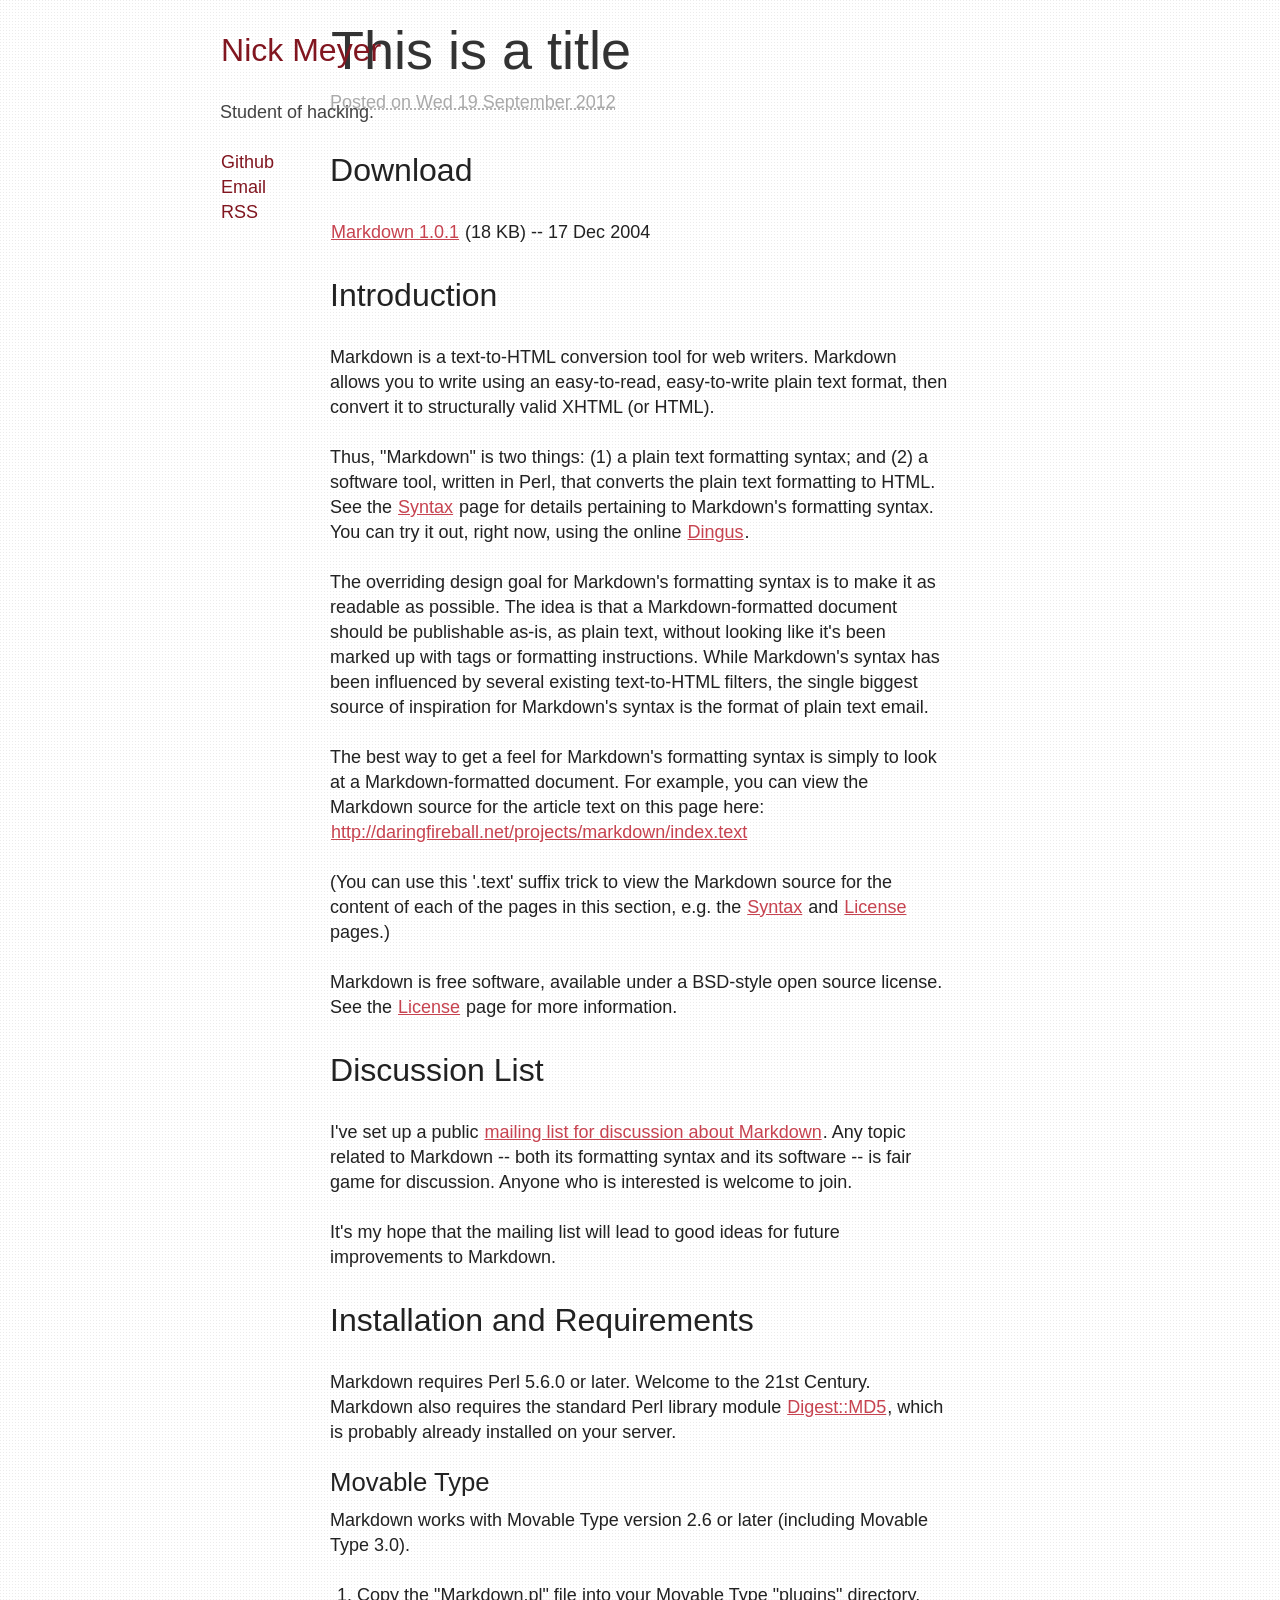
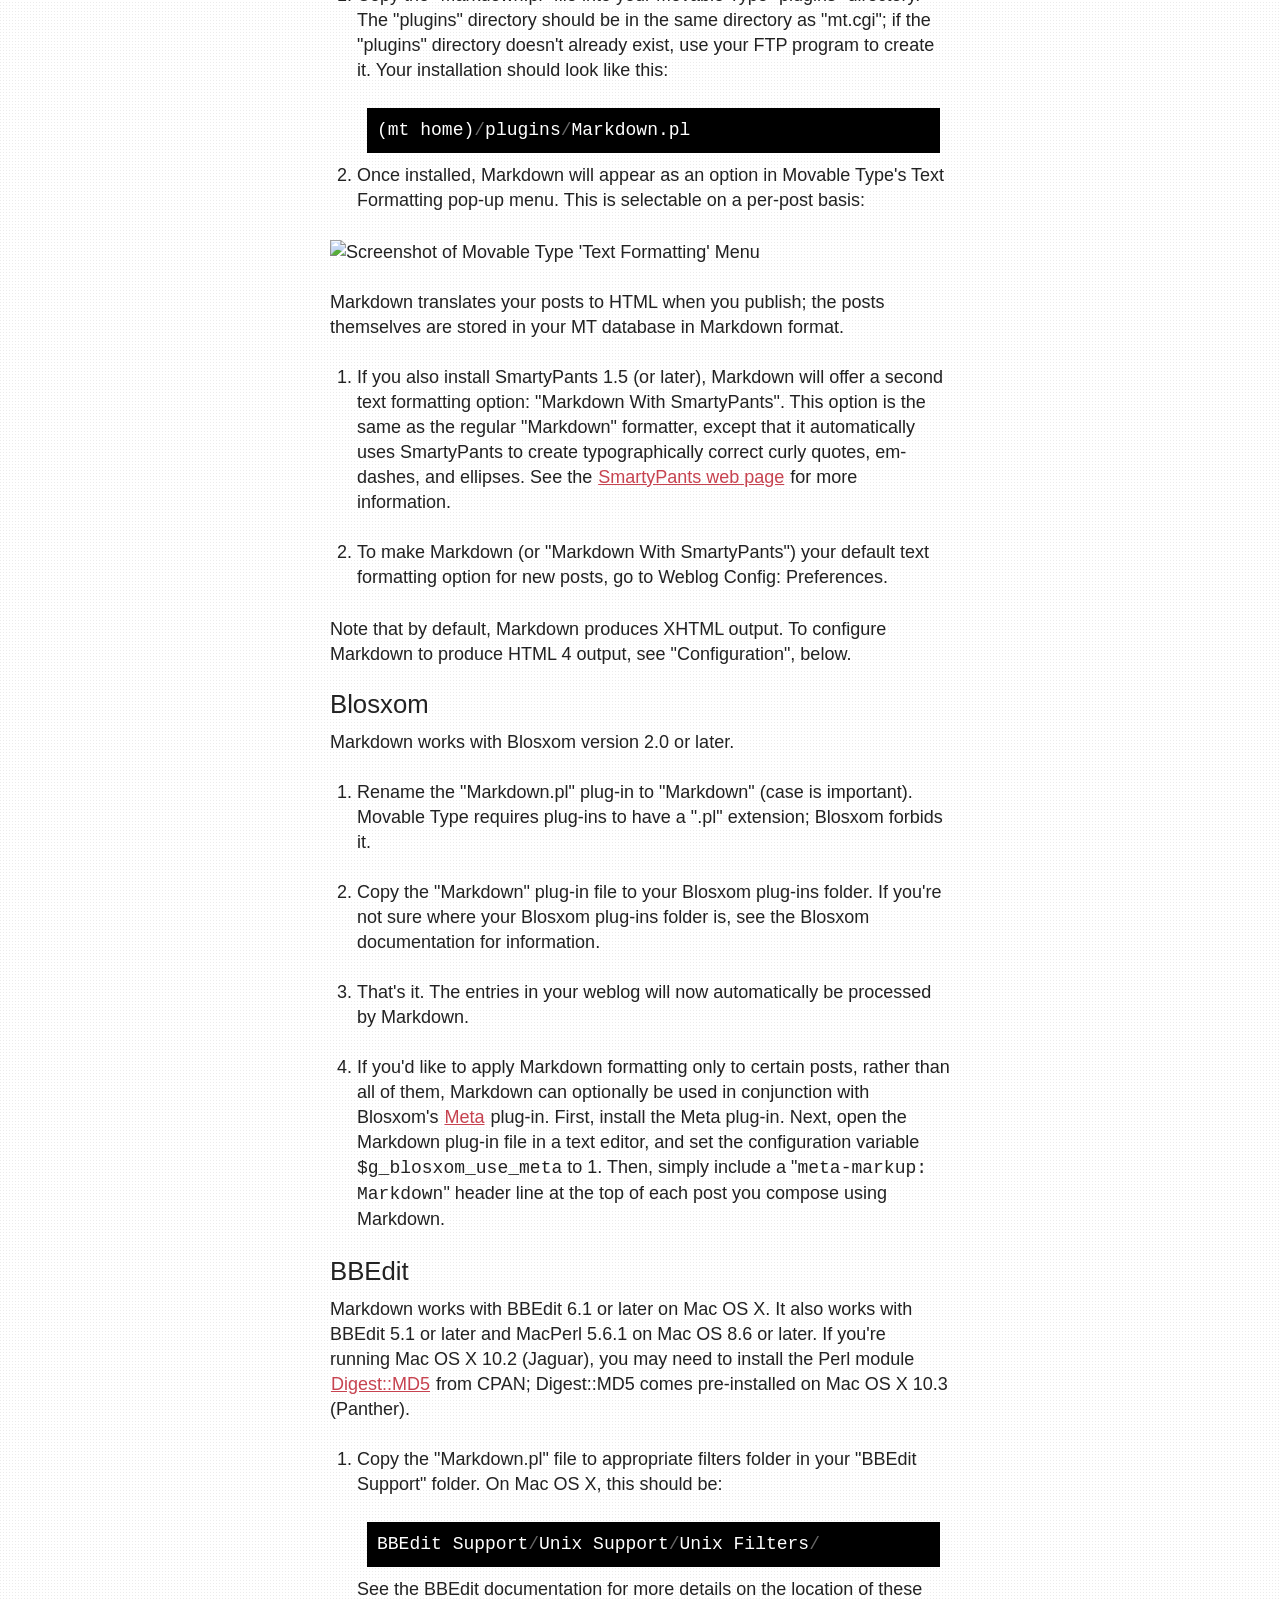
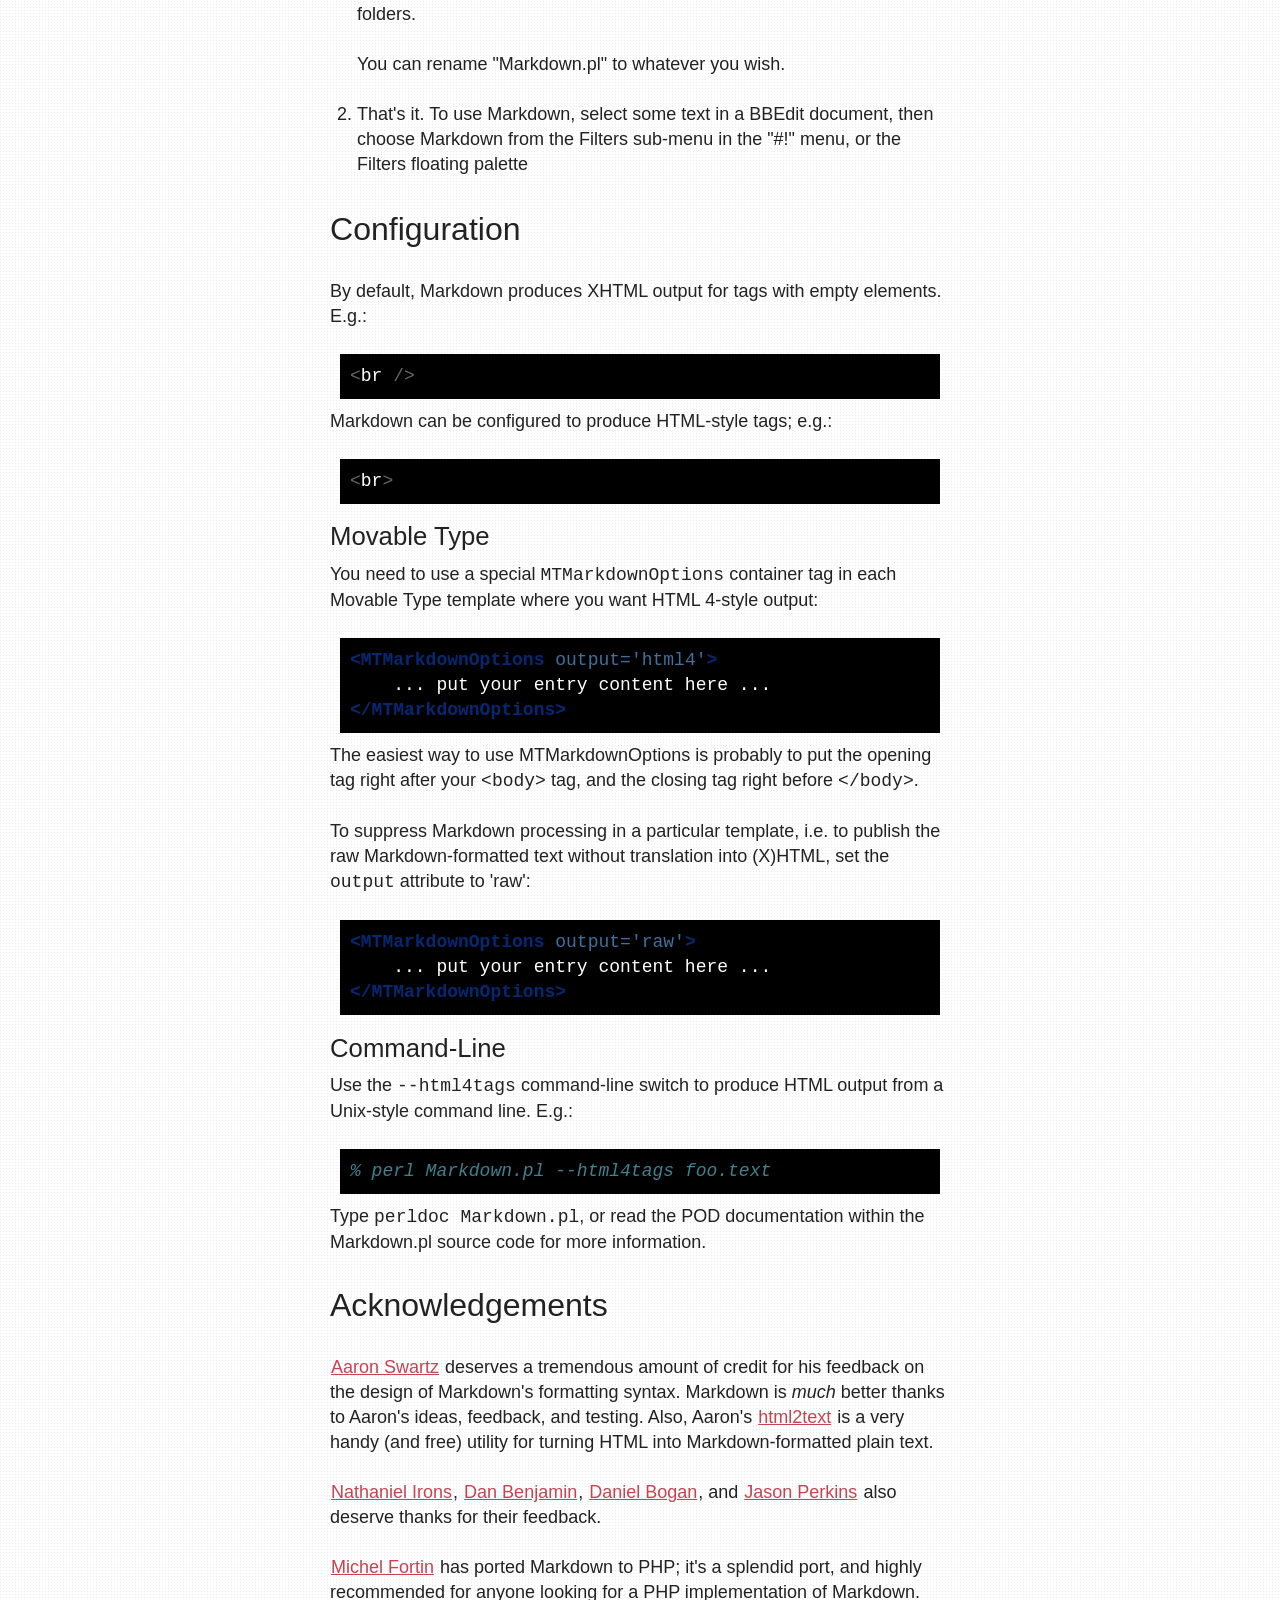
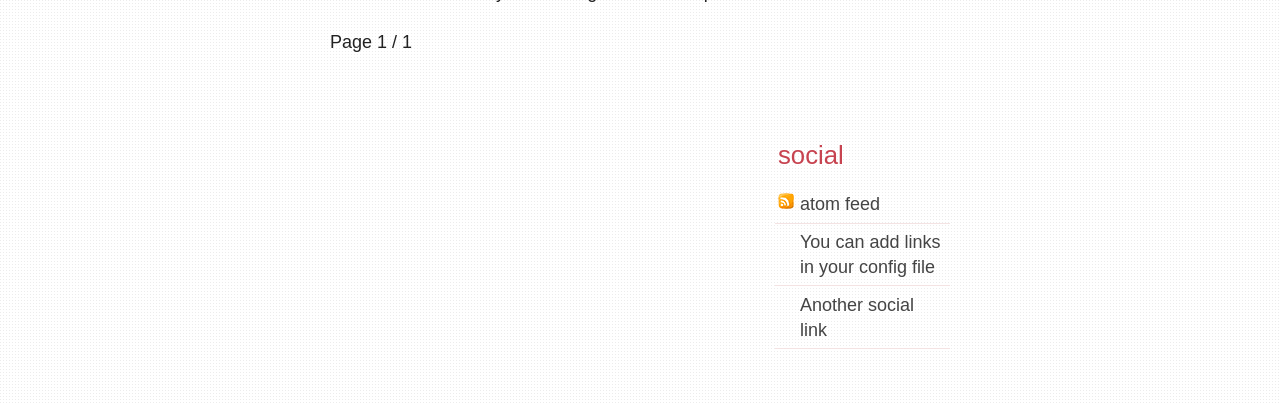
==== index.html @ 552dc2d7 "Update documentation" ====
<!DOCTYPE html>
<html lang="en">
  <head>
    <title>Nick Meyer</title>
    <meta charset="utf-8" />
    <script type="text/javascript" src="./theme/js/jquery-1.8.1.min.js"></script>
    <script type="text/javascript" src="./theme/js/site.js"></script>
    <link rel="stylesheet" href="./theme/css/main.css" type="text/css" />
    
    <link href="/feeds/all.atom.xml" type="application/atom+xml" rel="alternate" title="Nick Meyer Atom Feed" />
    
    

    <!--[if IE]>
    <script src="http://html5shiv.googlecode.com/svn/trunk/html5.js"></script><![endif]-->

    <!--[if lte IE 7]>
    <link rel="stylesheet" type="text/css" media="all" href="./css/ie.css"/>
    <script src="./js/IE8.js" type="text/javascript"></script><![endif]-->

    <!--[if lt IE 7]>
    <link rel="stylesheet" type="text/css" media="all" href="./css/ie6.css"/><![endif]-->

  </head>

  <body id="index" class="home">
    <div id='container'>
      
      <!--<header id="banner" class="body">-->
        <!--<h1><a href=".">Nick Meyer </a></h1>-->
        <!--<nav><ul>-->
            <!---->
            <!---->
            <!---->
            <!---->
            <!---->
            <!--<li ><a href="./category/content.html">content</a></li>-->
            <!---->
            <!--</ul></nav>-->
        <!--</header>[> /#banner <]-->
      <div id='left-column'>
        <div id='sidebar'>
          <h2><a href='/'>Nick Meyer</a></h2>
          <p>
            <h4>
              Student of hacking.
            </h4>
          </p>
          <ul>
            <li>
              <a href='http://www.github.com/mkandalf'>Github</a>
            </li>
            <li>
              <a href='mailto:nicholasmeyer@gmail.com'>Email</a>
            </li>
            <li>
              <a href='mailto:nicholasmeyer@gmail.com'>RSS</a>
            </li>
          </ul>
        </div>
      </div>
              

            

        
        
            <aside id="featured" class="body">
                <article>
                    <h1 class="entry-title"><a href="./this-is-a-title.html">This is a title</a></h1> 
                    <footer class="post-info">
        <abbr class="published" title="2012-09-19T16:42:02">
                Posted on Wed 19 September 2012
        </abbr>



</footer><!-- /.post-info --><h2>Download</h2>
<p><a href="http://daringfireball.net/projects/downloads/Markdown_1.0.1.zip">Markdown 1.0.1</a> (18 KB) -- 17 Dec 2004</p>
<h2>Introduction</h2>
<p>Markdown is a text-to-HTML conversion tool for web writers. Markdown
allows you to write using an easy-to-read, easy-to-write plain text
format, then convert it to structurally valid XHTML (or HTML).</p>
<p>Thus, "Markdown" is two things: (1) a plain text formatting syntax;
and (2) a software tool, written in Perl, that converts the plain text
formatting to HTML. See the <a href="static/projects/markdown/syntax">Syntax</a> page for details pertaining to
Markdown's formatting syntax. You can try it out, right now, using the
online <a href="static/projects/markdown/dingus">Dingus</a>.</p>
<p>The overriding design goal for Markdown's formatting syntax is to make
it as readable as possible. The idea is that a Markdown-formatted
document should be publishable as-is, as plain text, without looking
like it's been marked up with tags or formatting instructions. While
Markdown's syntax has been influenced by several existing text-to-HTML
filters, the single biggest source of inspiration for Markdown's
syntax is the format of plain text email.</p>
<p>The best way to get a feel for Markdown's formatting syntax is simply
to look at a Markdown-formatted document. For example, you can view
the Markdown source for the article text on this page here:
<a href="http://daringfireball.net/projects/markdown/index.text">http://daringfireball.net/projects/markdown/index.text</a></p>
<p>(You can use this '.text' suffix trick to view the Markdown source for
the content of each of the pages in this section, e.g. the
<a href="static/projects/markdown/syntax.text">Syntax</a> and <a href="static/projects/markdown/license.text">License</a> pages.)</p>
<p>Markdown is free software, available under a BSD-style open source
license. See the <a href="static/projects/markdown/license">License</a> page for more information.</p>
<h2>Discussion List <a id="discussion-list" /></h2>
<p>I've set up a public <a href="http://six.pairlist.net/mailman/listinfo/markdown-discuss">mailing list for discussion about Markdown</a>.
Any topic related to Markdown -- both its formatting syntax and
its software -- is fair game for discussion. Anyone who is interested
is welcome to join.</p>
<p>It's my hope that the mailing list will lead to good ideas for future
improvements to Markdown.</p>
<h2>Installation and Requirements <a id="install" /></h2>
<p>Markdown requires Perl 5.6.0 or later. Welcome to the 21st Century.
Markdown also requires the standard Perl library module <a href="http://search.cpan.org/dist/Digest-MD5/MD5.pm">Digest::MD5</a>, which is probably already installed on your server.</p>
<h3>Movable Type</h3>
<p>Markdown works with Movable Type version 2.6 or later (including
Movable Type 3.0).</p>
<ol>
<li>
<p>Copy the "Markdown.pl" file into your Movable Type "plugins"
  directory. The "plugins" directory should be in the same directory
  as "mt.cgi"; if the "plugins" directory doesn't already exist, use
  your FTP program to create it. Your installation should look like
  this:</p>
<div class="codehilite"><pre><span class="p">(</span><span class="n">mt</span> <span class="n">home</span><span class="p">)</span><span class="o">/</span><span class="n">plugins</span><span class="o">/</span><span class="n">Markdown</span><span class="p">.</span><span class="n">pl</span>
</pre></div>


</li>
<li>
<p>Once installed, Markdown will appear as an option in Movable Type's
  Text Formatting pop-up menu. This is selectable on a per-post basis:</p>
</li>
</ol>
<p><img alt="Screenshot of Movable Type 'Text Formatting' Menu" src="static/graphics/markdown/mt_textforma" /></p>
<p>Markdown translates your posts to HTML when you publish; the posts
  themselves are stored in your MT database in Markdown format.</p>
<ol>
<li>
<p>If you also install SmartyPants 1.5 (or later), Markdown will
  offer a second text formatting option: "Markdown With
  SmartyPants". This option is the same as the regular "Markdown"
  formatter, except that it automatically uses SmartyPants to create
  typographically correct curly quotes, em-dashes, and ellipses. See
  the <a href="http://daringfireball.net/projects/smartypants/">SmartyPants web page</a> for more information.</p>
</li>
<li>
<p>To make Markdown (or "Markdown With SmartyPants") your default
  text formatting option for new posts, go to Weblog Config:
  Preferences.</p>
</li>
</ol>
<p>Note that by default, Markdown produces XHTML output. To configure
Markdown to produce HTML 4 output, see "Configuration", below.</p>
<h3>Blosxom</h3>
<p>Markdown works with Blosxom version 2.0 or later.</p>
<ol>
<li>
<p>Rename the "Markdown.pl" plug-in to "Markdown" (case is
    important). Movable Type requires plug-ins to have a ".pl"
    extension; Blosxom forbids it.</p>
</li>
<li>
<p>Copy the "Markdown" plug-in file to your Blosxom plug-ins folder.
    If you're not sure where your Blosxom plug-ins folder is, see the
    Blosxom documentation for information.</p>
</li>
<li>
<p>That's it. The entries in your weblog will now automatically be
  processed by Markdown.</p>
</li>
<li>
<p>If you'd like to apply Markdown formatting only to certain
  posts, rather than all of them, Markdown can optionally be used in
  conjunction with Blosxom's <a href="http://www.blosxom.com/plugins/meta/meta.htm">Meta</a> plug-in. First, install the
  Meta plug-in. Next, open the Markdown plug-in file in a text
  editor, and set the configuration variable <code>$g_blosxom_use_meta</code>
  to 1. Then, simply include a "<code>meta-markup: Markdown</code>" header line
  at the top of each post you compose using Markdown.</p>
</li>
</ol>
<h3>BBEdit</h3>
<p>Markdown works with BBEdit 6.1 or later on Mac OS X. It also works
with BBEdit 5.1 or later and MacPerl 5.6.1 on Mac OS 8.6 or later. If
you're running Mac OS X 10.2 (Jaguar), you may need to install the
Perl module <a href="http://search.cpan.org/dist/Digest-MD5/MD5.pm">Digest::MD5</a> from CPAN; Digest::MD5 comes
pre-installed on Mac OS X 10.3 (Panther).</p>
<ol>
<li>
<p>Copy the "Markdown.pl" file to appropriate filters folder in your
  "BBEdit Support" folder. On Mac OS X, this should be:</p>
<div class="codehilite"><pre><span class="n">BBEdit</span> <span class="n">Support</span><span class="o">/</span><span class="n">Unix</span> <span class="n">Support</span><span class="o">/</span><span class="n">Unix</span> <span class="n">Filters</span><span class="o">/</span>
</pre></div>


<p>See the BBEdit documentation for more details on the location of
these folders.</p>
<p>You can rename "Markdown.pl" to whatever you wish.</p>
</li>
<li>
<p>That's it. To use Markdown, select some text in a BBEdit document,
  then choose Markdown from the Filters sub-menu in the "#!" menu, or
  the Filters floating palette</p>
</li>
</ol>
<h2>Configuration  <a id="configuration"></a></h2>
<p>By default, Markdown produces XHTML output for tags with empty elements.
E.g.:</p>
<div class="codehilite"><pre><span class="o">&lt;</span><span class="n">br</span> <span class="o">/&gt;</span>
</pre></div>


<p>Markdown can be configured to produce HTML-style tags; e.g.:</p>
<div class="codehilite"><pre><span class="o">&lt;</span><span class="n">br</span><span class="o">&gt;</span>
</pre></div>


<h3>Movable Type</h3>
<p>You need to use a special <code>MTMarkdownOptions</code> container tag in each
Movable Type template where you want HTML 4-style output:</p>
<div class="codehilite"><pre><span class="nt">&lt;MTMarkdownOptions</span> <span class="na">output=</span><span class="s">&#39;html4&#39;</span><span class="nt">&gt;</span>
    ... put your entry content here ...
<span class="nt">&lt;/MTMarkdownOptions&gt;</span>
</pre></div>


<p>The easiest way to use MTMarkdownOptions is probably to put the
opening tag right after your <code>&lt;body&gt;</code> tag, and the closing tag right
before <code>&lt;/body&gt;</code>.</p>
<p>To suppress Markdown processing in a particular template, i.e. to
publish the raw Markdown-formatted text without translation into
(X)HTML, set the <code>output</code> attribute to 'raw':</p>
<div class="codehilite"><pre><span class="nt">&lt;MTMarkdownOptions</span> <span class="na">output=</span><span class="s">&#39;raw&#39;</span><span class="nt">&gt;</span>
    ... put your entry content here ...
<span class="nt">&lt;/MTMarkdownOptions&gt;</span>
</pre></div>


<h3>Command-Line</h3>
<p>Use the <code>--html4tags</code> command-line switch to produce HTML output from a
Unix-style command line. E.g.:</p>
<div class="codehilite"><pre><span class="c">% perl Markdown.pl --html4tags foo.text</span>
</pre></div>


<p>Type <code>perldoc Markdown.pl</code>, or read the POD documentation within the
Markdown.pl source code for more information.</p>
<h2>Acknowledgements <a id="acknowledgements" /></h2>
<p><a href="http://www.aaronsw.com/">Aaron Swartz</a> deserves a tremendous amount of credit for his feedback on the
design of Markdown's formatting syntax. Markdown is <em>much</em> better thanks
to Aaron's ideas, feedback, and testing. Also, Aaron's <a href="http://www.aaronsw.com/2002/html2text/">html2text</a>
is a very handy (and free) utility for turning HTML into
Markdown-formatted plain text.</p>
<p><a href="http://bumppo.net/">Nathaniel Irons</a>, <a href="http://hivelogic.com/">Dan Benjamin</a>, <a href="http://waferbaby.com/">Daniel Bogan</a>, and <a href="http://pressedpants.com/">Jason Perkins</a>
also deserve thanks for their feedback.</p>
<p><a href="http://www.michelf.com/projects/php-markdown/">Michel Fortin</a> has ported Markdown to PHP; it's a splendid port, and highly recommended for anyone looking for a PHP implementation of Markdown.</p>
                </article>
                
                    
<p class="paginator">
    
    Page 1 / 1
    
</p>

                
            </aside><!-- /#featured -->
            
        
        
        
            </ol><!-- /#posts-list -->
            
            </section><!-- /#content -->
        
    


      <section id="extras" class="body">
        
        <div class="social">
          <h2>social</h2>
          <ul>
            <li><a href="/feeds/all.atom.xml" type="application/atom+xml" rel="alternate">atom feed</a></li>
            

            
            <li><a href="#">You can add links in your config file</a></li>
            
            <li><a href="#">Another social link</a></li>
            
          </ul>
        </div><!-- /.social -->
        
      </section><!-- /#extras -->

      <!--<footer id="contentinfo" class="body">-->
        <!--<address id="about" class="vcard body">-->
          <!--Proudly powered by <a href="http://getpelican.com/">Pelican</a>, which takes great advantage of <a href="http://python.org">Python</a>.-->
          <!--</address>[> /#about <]-->
        <!--</footer>[> /#contentinfo <]-->

      
      
      
    </div>
  </body>
</html>
---- theme/css/main.css ----
/* Imports */
@import url("reset.css");
@import url("pygment.css");
@import url("typogrify.css");

/***** Global *****/
/* Body */
body {
    background: #FFF;
    color: #222;
    font-size: 18px; /* Base font size: 14px */
    font-family:  "Helvetica Neue", Helvetica, Arial, "Lucida Grande", sans-serif;
    font-weight: normal;
    line-height: 25px;
    margin: 0;
    padding: 0;
    text-align: left;
    background: transparent url("../images/subtle_dots.png") top left
}

body.rhythm{
  background: transparent url("../images/rhythm.png") top left
}

/* Headings */
h1 {font-size: 250%}
h2 {font-size: 178%}
h3 {font-size: 128%}
h4 {font-size: 100%}

h1, h2 {
  line-height: 50px
}
h3 {
  line-height: 25px
}
h4 {
  color: #444;
}

h1, h2, h3, h4, h5, h6 {
	margin: 25px 0;
  font-weight: normal;
}

h3, h4, h5, h6 { margin-top: .8em; }
	
hr { border: 2px solid #EEEEEE; }

/* Anchors */
a {outline: 0;}
a img {border: 0px; text-decoration: none;}
a:link, a:visited {
	color: #C74350;
	padding: 0 1px;
	text-decoration: underline;
}
a:hover, a:active {
	background-color: #C74350;
  color: #fff;
	text-decoration: none;
}

h1 a:hover {
    background-color: inherit
}
	
/* Paragraphs */
p {margin-bottom: 25px;}

strong, b {font-weight: bold;}
em, i {font-style: italic;}

/* Lists */
ul {
	list-style: outside disc;
	margin: 1em 0 1.5em 1.5em;
}

ol {
	list-style: outside decimal;
	margin: 1em 0 1.5em 1.5em;
}

.post-info {
    margin:10px 0;
    padding:5px 0;
    color: #aaa
}

.post-info p{
    margin-bottom: 1px;
}

.readmore { float: right }

dl {margin: 0 0 1.5em 0;}
dt {font-weight: bold;}
dd {margin-left: 1.5em;}

pre{background-color: #000; padding: 10px; color: #fff; margin: 10px; overflow: auto;}

/* Quotes */
blockquote {
    margin: 20px;
    font-style: italic;
}
cite {}

q {}

div.note {
   float: right;
   margin: 5px;
   font-size: 85%;
   max-width: 300px;
}

/* Tables */
table {margin: .5em auto 1.5em auto; width: 98%;}
	
	/* Thead */
	thead th {padding: .5em .4em; text-align: left;}
	thead td {}

	/* Tbody */
	tbody td {padding: .5em .4em;}
	tbody th {}
	
	tbody .alt td {}
	tbody .alt th {}
	
	/* Tfoot */
	tfoot th {}
	tfoot td {}
	
/* HTML5 tags */
header, section, footer,
aside, nav, article, figure {
	display: block;
}

/***** Layout *****/
.body {clear: both; margin: 25px auto; width: 800px; float: right;}
img.right, figure.right {float: right; margin: 0 0 2em 2em;}
img.left, figure.left {float: left; margin: 0 2em 2em 0;}
#container{
  width: 620px;
  margin: 0 auto;
  position: relative;
  padding: 0;
}

/*
 * Sidebar
*******************/
#left-column{
  width: 220px;
  float: left;
  left: 110px;
  position: relative;
  margin-left: -220px;
}

#sidebar {
  width: inherit;
  position: fixed;
  color: #555;
  word-break: break-word;
  hyphens: auto;
  -moz-hyphens: auto;
  -webkit-hyphens: auto;
}
  #sidebar ul {
    list-style: none;
    margin: 0
  }

  #sidebar a {
    text-decoration: none;
    color: #811620;
    font-weight: 300;
  }
  #sidebar a:hover {
    background-color: white;
    text-decoration: underline
  }




/*
	Header
*****************/
#banner {
	margin: 0 auto;
	padding: 2.5em 0 0 0;
}

	/* Banner */
	#banner h1 {font-size: 3.571em; line-height: 0;}
	#banner h1 a:link, #banner h1 a:visited {
		color: #000305;
		display: block;
		font-weight: bold;
		margin: 0 0 .6em .2em;
		text-decoration: none;
	}
	#banner h1 a:hover, #banner h1 a:active {
		background: none;
		color: #C74350;
		text-shadow: none;
	}
	
	#banner h1 strong {font-size: 0.36em; font-weight: normal;}
	
	/* Main Nav */
	#banner nav {
		background: #000305;
		font-size: 1.143em;
		height: 40px;
		line-height: 30px;
		margin: 0 auto 2em auto;
		padding: 0;
		text-align: center;
		width: 800px;
		
		border-radius: 5px;
		-moz-border-radius: 5px;
		-webkit-border-radius: 5px;
	}
	
	#banner nav ul {list-style: none; margin: 0 auto; width: 800px;}
	#banner nav li {float: left; display: inline; margin: 0;}
	
	#banner nav a:link, #banner nav a:visited {
		color: #fff;
		display: inline-block;
		height: 30px;
		padding: 5px 1.5em;
		text-decoration: none;
	}
	#banner nav a:hover, #banner nav a:active,
	#banner nav .active a:link, #banner nav .active a:visited {
		background: #C74451;
		color: #fff;
		text-shadow: none !important;
	}
	
	#banner nav li:first-child a {
		border-top-left-radius: 5px;
		-moz-border-radius-topleft: 5px;
		-webkit-border-top-left-radius: 5px;
		
		border-bottom-left-radius: 5px;
		-moz-border-radius-bottomleft: 5px;
		-webkit-border-bottom-left-radius: 5px;
	}

/*
	Featured
*****************/
#featured {
	overflow: hidden;
	width: 620px;
	
	border-radius: 10px;
	-moz-border-radius: 10px;
	-webkit-border-radius: 10px;
}

#featured figure {
	border: 2px solid #eee;
	float: right;
	margin: 0.786em 2em 0 5em;
	width: 248px;
}
#featured figure img {display: block; float: right;}

/*#featured h2 {color: #C74451; font-size: 1.714em; margin-bottom: 0.333em;}*/
#featured h3 {font-size: 1.429em; margin-bottom: .5em;}

#featured h3 a:link, #featured h3 a:visited {color: #000305; text-decoration: none;}
#featured h3 a:hover, #featured h3 a:active {color: #fff;}

/*
	Body
*****************/
#content {
	margin-bottom: 2em;
	overflow: hidden;
	width: 620px;
	
	border-radius: 10px;
	-moz-border-radius: 10px;
	-webkit-border-radius: 10px;
}

/*
	Extras
*****************/
#extras {margin: 0 auto 3em auto; overflow: hidden;}

#extras ul {list-style: none; margin: 0;}
#extras li {border-bottom: 1px solid #fff;}
#extras h2 {
	color: #C74350;
	font-size: 1.429em;
	margin-bottom: .25em;
	padding: 0 3px;
}

#extras a:link, #extras a:visited {
	color: #444;
	display: block;
	border-bottom: 1px solid #F4E3E3;
	text-decoration: none;
	padding: .3em .25em;
}

#extras a:hover, #extras a:active {color: #fff;}

	/* Blogroll */
	#extras .blogroll {
		float: left;
		width: 615px;
	}
	
	#extras .blogroll li {float: left; margin: 0 20px 0 0; width: 185px;}
	
	/* Social */
	#extras .social {
		float: right;
		width: 175px;
	}
	
	#extras div[class='social'] a {
		background-repeat: no-repeat;
		background-position: 3px 6px;
		padding-left: 25px;
	}
	
		/* Icons */
		.social a[href*='delicious.com'] {background-image: url('../images/icons/delicious.png');}
		.social a[href*='digg.com'] {background-image: url('../images/icons/digg.png');}
		.social a[href*='facebook.com'] {background-image: url('../images/icons/facebook.png');}
		.social a[href*='last.fm'], .social a[href*='lastfm.'] {background-image: url('../images/icons/lastfm.png');}
		.social a[type$='atom+xml'], .social a[type$='rss+xml'] {background-image: url('../images/icons/rss.png');}
		.social a[href*='twitter.com'] {background-image: url('../images/icons/twitter.png');}
		.social a[href*='linkedin.com'] {background-image: url('../images/icons/linkedin.png');}
		.social a[href*='gitorious.org'] {background-image: url('../images/icons/gitorious.png');}
        .social a[href*='gittip.com'] {background-image: url('../images/icons/gittip.png');}

/*
	About
*****************/
#about {
	background: #fff;
	font-style: normal;
	margin-bottom: 2em;
	overflow: hidden;
	padding: 20px;
	text-align: left;
	width: 760px;
	
	border-radius: 10px;
	-moz-border-radius: 10px;
	-webkit-border-radius: 10px;
}

#about .primary {float: left; width: 165px;}
#about .primary strong {color: #C64350; display: block; font-size: 1.286em;}
#about .photo {float: left; margin: 5px 20px;}

#about .url:link, #about .url:visited {text-decoration: none;}

#about .bio {float: right; width: 500px;}

/*
	Footer
*****************/
#contentinfo {padding-bottom: 2em; text-align: right;}

/***** Sections *****/
/* Blog */
.hentry {
	display: block;
	clear: both;
	border-bottom: 1px solid #eee;
	padding: 1.5em 0;
}
li:last-child .hentry, #content > .hentry {border: 0; margin: 0;}
#content > .hentry {padding: 1em 0;}
.hentry img{display : none ;}
.entry-title {font-size: 3em; margin-bottom: 0; margin-top: 0;}
.entry-title a:link, .entry-title a:visited {text-decoration: none; color: #333;}
.entry-title a:visited {background-color: #fff;}

.hentry .post-info * {font-style: normal;}

	/* Content */
	.hentry footer {margin-bottom: 2em;}
	.hentry footer address {display: inline;}
	#posts-list footer address {display: block;}

	/* Blog Index */
	#posts-list {list-style: none; margin: 0;}
	#posts-list .hentry {padding-left: 10px; position: relative;}
	
	#posts-list footer {
		left: 10px;
		position: relative;
        float: left;
		top: 0.5em;
		width: 190px;
	}
	
	/* About the Author */
	#about-author {
		background: #f9f9f9;
		clear: both;
		font-style: normal;
		margin: 2em 0;
		padding: 10px 20px 15px 20px;
		
		border-radius: 5px;
		-moz-border-radius: 5px;
		-webkit-border-radius: 5px;
	}
	
	#about-author strong {
		color: #C64350;
		clear: both;
		display: block;
		font-size: 1.429em;
	}
	
	#about-author .photo {border: 1px solid #ddd; float: left; margin: 5px 1em 0 0;}
	
	/* Comments */
	#comments-list {list-style: none; margin: 0 1em;}
	#comments-list blockquote {
		background: #f8f8f8;
		clear: both;
		font-style: normal;
		margin: 0;
		padding: 15px 20px;
		
		border-radius: 5px;
		-moz-border-radius: 5px;
		-webkit-border-radius: 5px;
	}
	#comments-list footer {color: #888; padding: .5em 1em 0 0; text-align: right;}
	
	#comments-list li:nth-child(2n) blockquote {background: #F5f5f5;}
	
	/* Add a Comment */
	#add-comment label {clear: left; float: left; text-align: left; width: 150px;}
	#add-comment input[type='text'],
	#add-comment input[type='email'],
	#add-comment input[type='url'] {float: left; width: 200px;}
	
	#add-comment textarea {float: left; height: 150px; width: 495px;}
	
	#add-comment p.req {clear: both; margin: 0 .5em 1em 0; text-align: right;}
	
	#add-comment input[type='submit'] {float: right; margin: 0 .5em;}
	#add-comment * {margin-bottom: .5em;}

@media all and (max-width:1100px){
  #left-column{
    margin-left: 0;
  }
  #container{
    margin: 0;
  }
  .body{
    left: 220px;
    position: relative;
  }
}
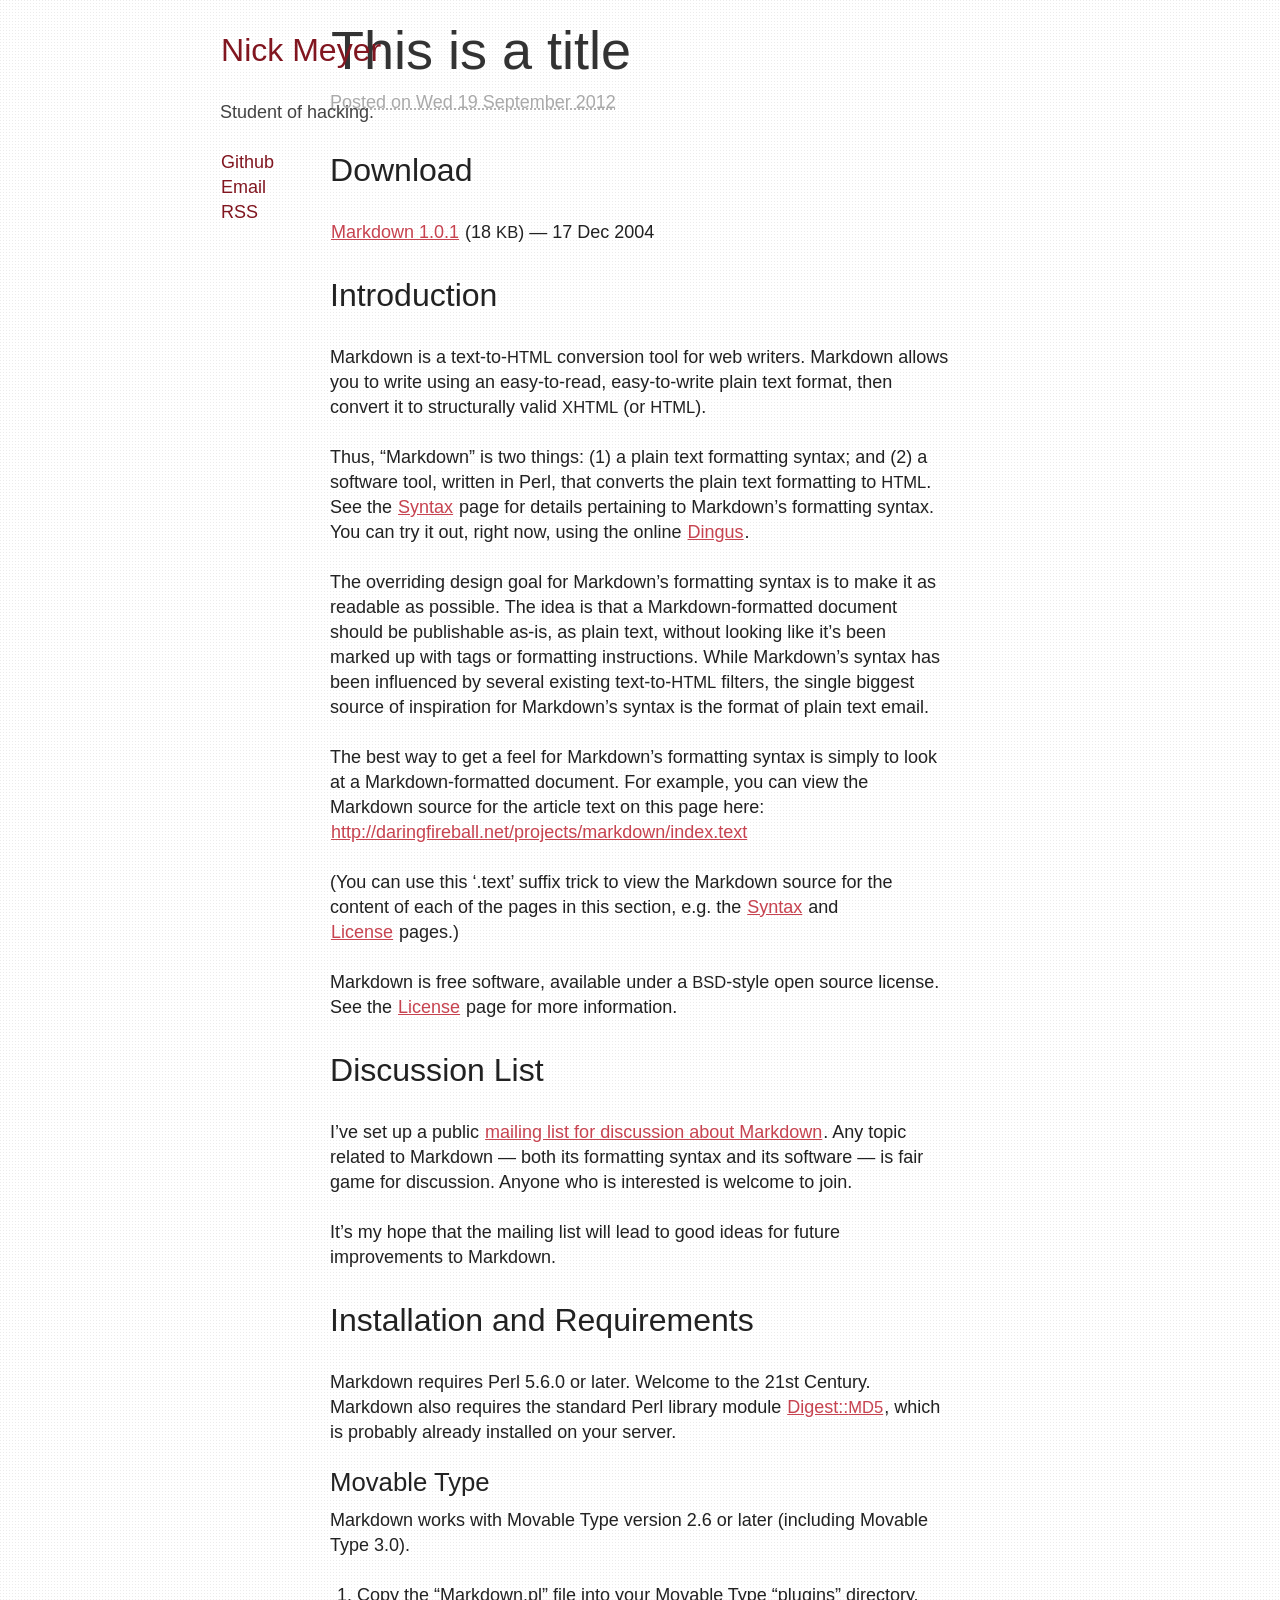
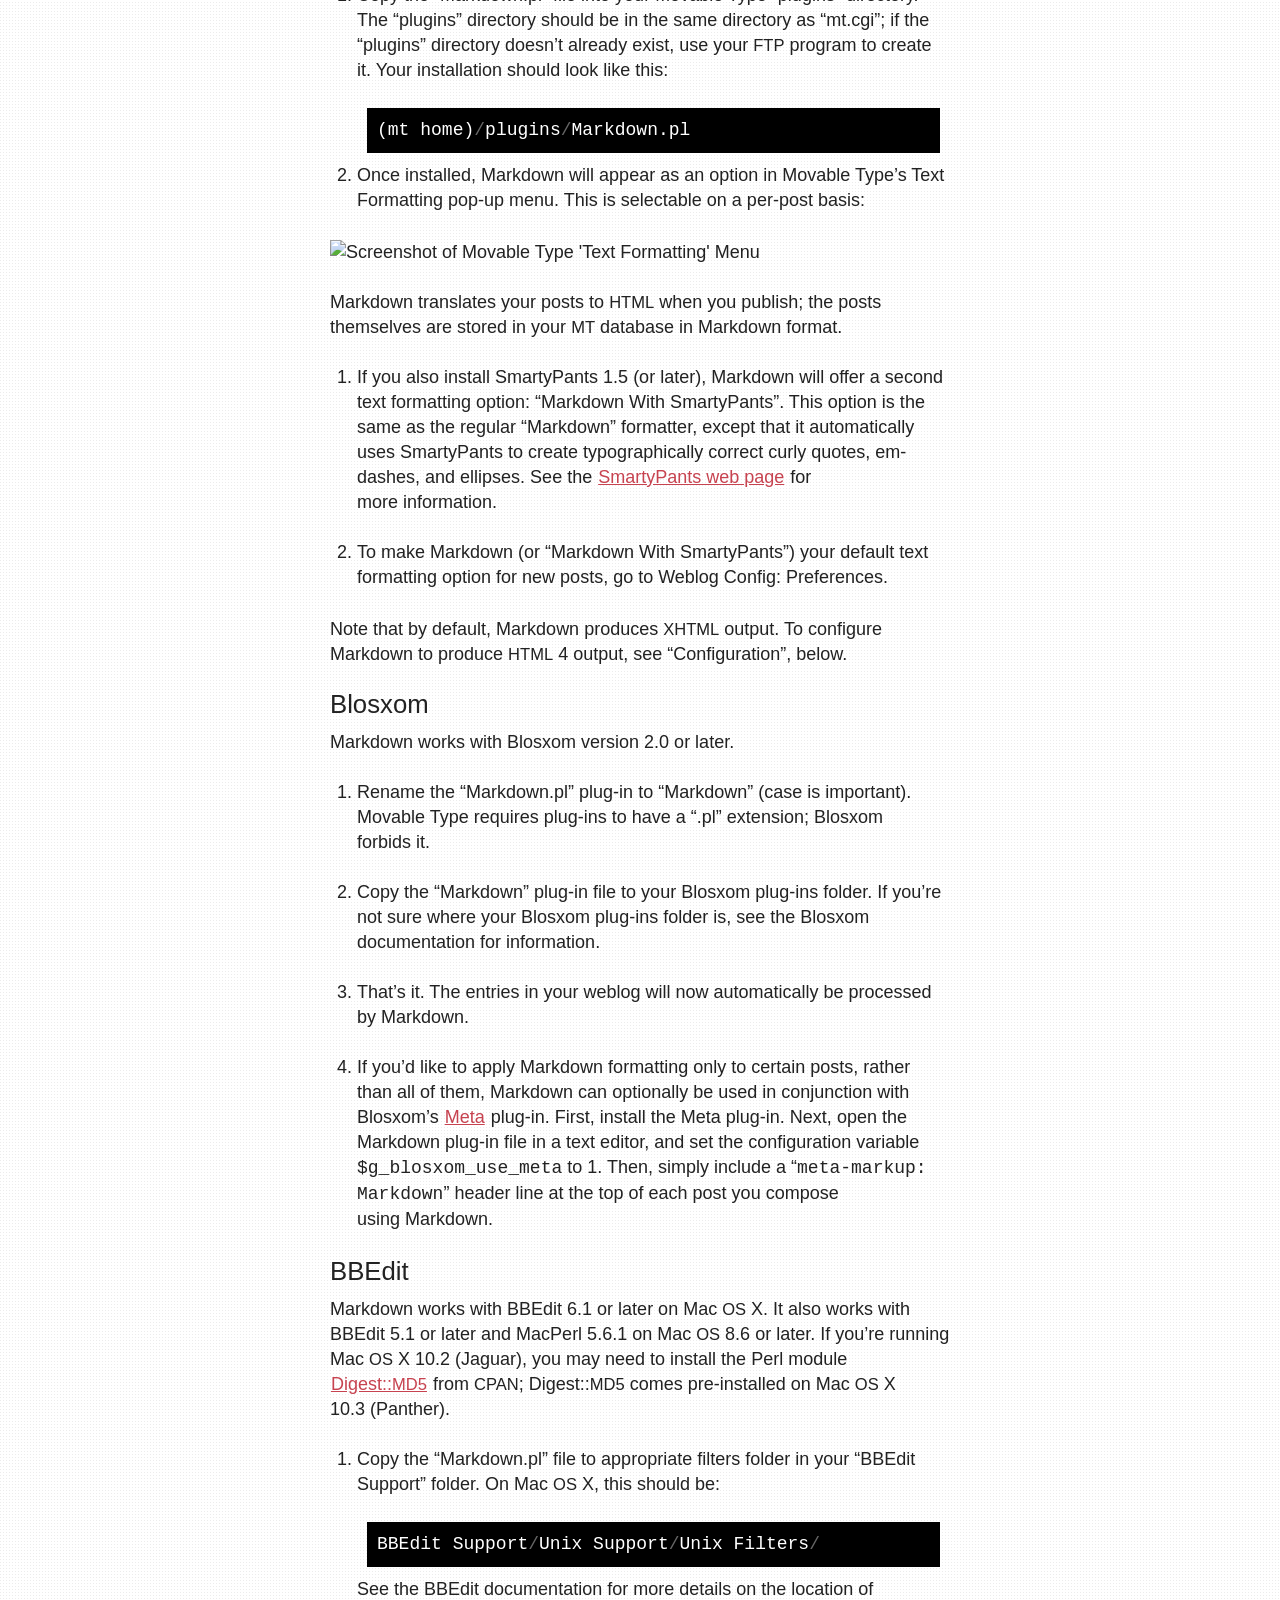
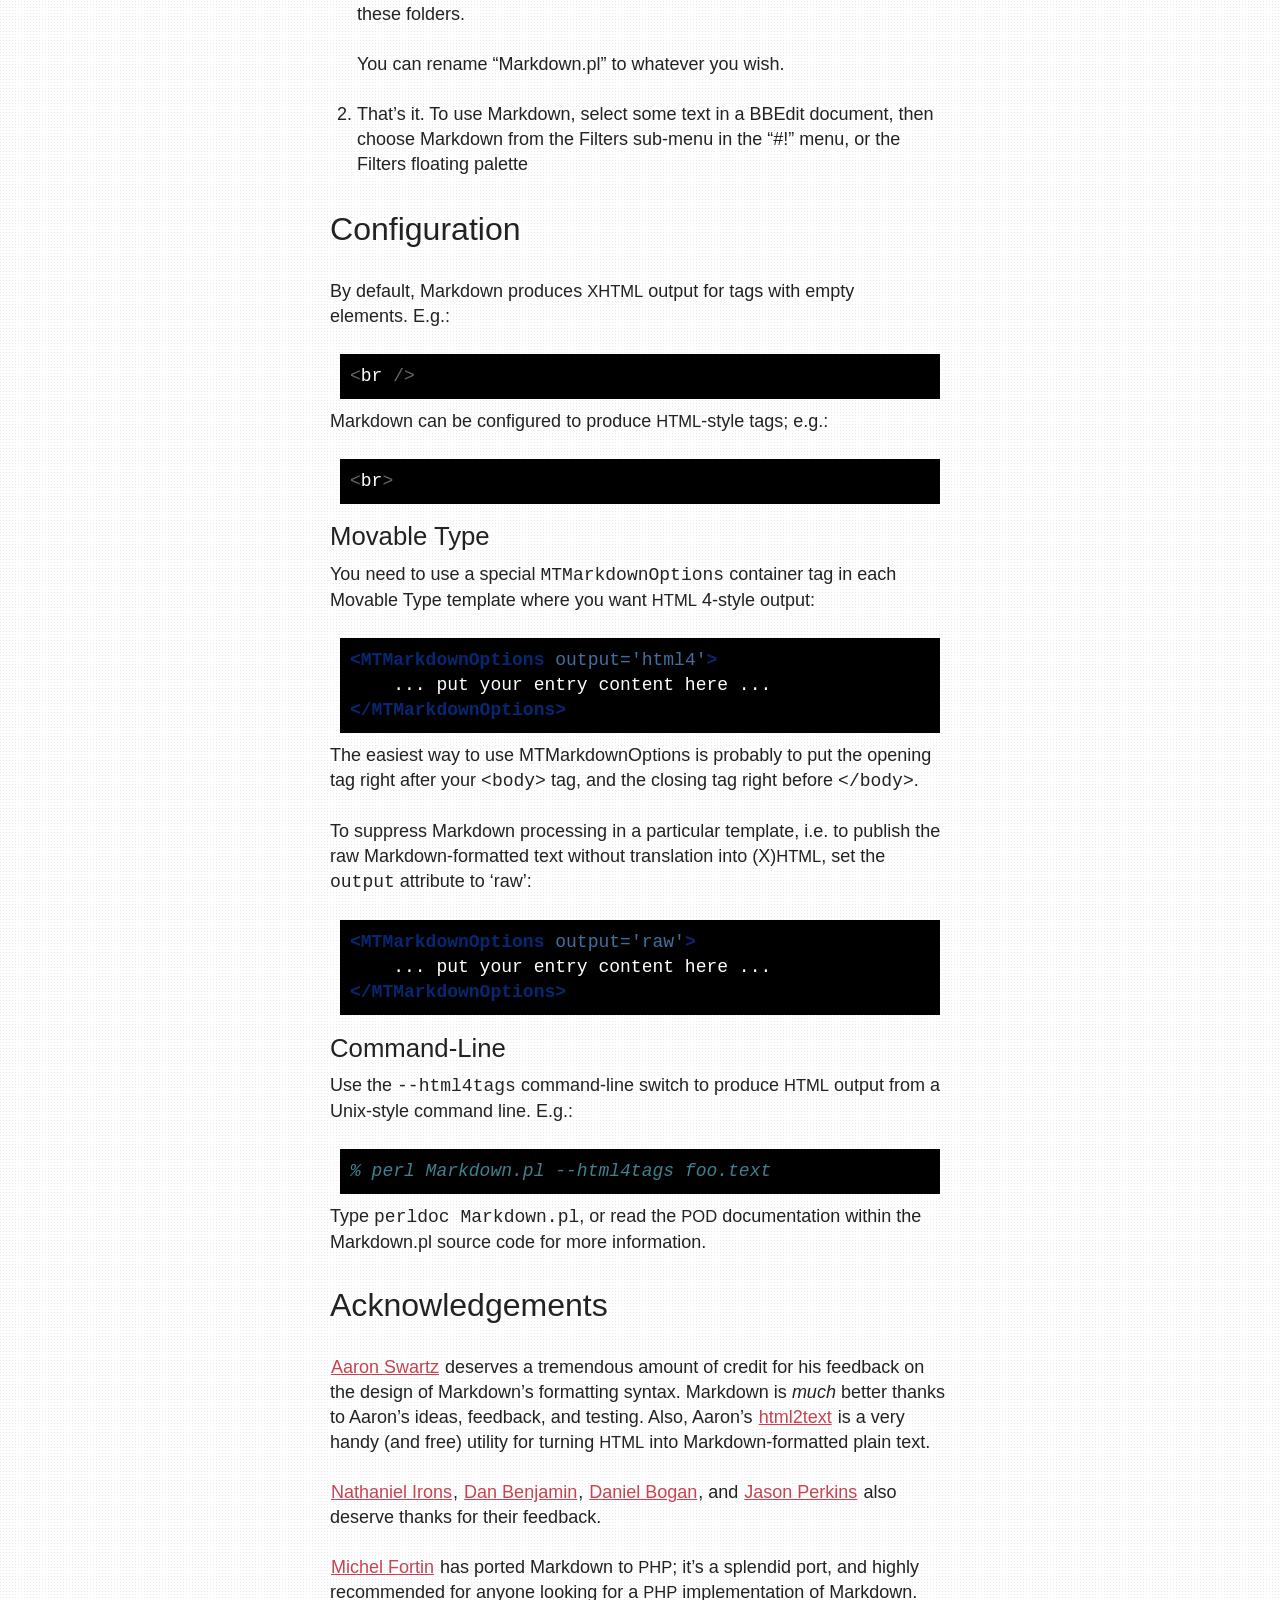
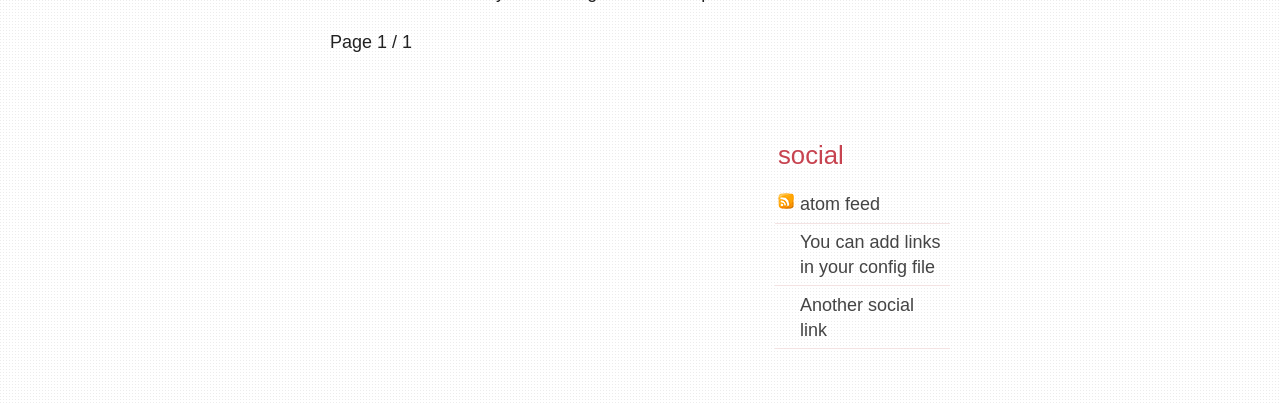
==== commit a8c0d46c: "Update documentation" ====
--- a/index.html
+++ b/index.html
@@ -67,7 +67,7 @@
         
             <aside id="featured" class="body">
                 <article>
-                    <h1 class="entry-title"><a href="./this-is-a-title.html">This is a title</a></h1> 
+                    <h1 class="entry-title"><a href="./this-is-a-title.html">This is a&nbsp;title</a></h1> 
                     <footer class="post-info">
         <abbr class="published" title="2012-09-19T16:42:02">
                 Posted on Wed 19 September 2012
@@ -76,148 +76,145 @@
 
 
 </footer><!-- /.post-info --><h2>Download</h2>
-<p><a href="http://daringfireball.net/projects/downloads/Markdown_1.0.1.zip">Markdown 1.0.1</a> (18 KB) -- 17 Dec 2004</p>
+<p><a href="http://daringfireball.net/projects/downloads/Markdown_1.0.1.zip">Markdown 1.0.1</a> (18 <span class="caps">KB</span>) &#8212; 17 Dec&nbsp;2004</p>
 <h2>Introduction</h2>
-<p>Markdown is a text-to-HTML conversion tool for web writers. Markdown
+<p>Markdown is a text-to-<span class="caps">HTML</span> conversion tool for web writers. Markdown
 allows you to write using an easy-to-read, easy-to-write plain text
-format, then convert it to structurally valid XHTML (or HTML).</p>
-<p>Thus, "Markdown" is two things: (1) a plain text formatting syntax;
+format, then convert it to structurally valid <span class="caps">XHTML</span> (or&nbsp;<span class="caps">HTML</span>).</p>
+<p>Thus, &#8220;Markdown&#8221; is two things: (1) a plain text formatting syntax;
 and (2) a software tool, written in Perl, that converts the plain text
-formatting to HTML. See the <a href="static/projects/markdown/syntax">Syntax</a> page for details pertaining to
-Markdown's formatting syntax. You can try it out, right now, using the
+formatting to <span class="caps">HTML</span>. See the <a href="static/projects/markdown/syntax">Syntax</a> page for details pertaining to
+Markdown&#8217;s formatting syntax. You can try it out, right now, using the
 online <a href="static/projects/markdown/dingus">Dingus</a>.</p>
-<p>The overriding design goal for Markdown's formatting syntax is to make
+<p>The overriding design goal for Markdown&#8217;s formatting syntax is to make
 it as readable as possible. The idea is that a Markdown-formatted
 document should be publishable as-is, as plain text, without looking
-like it's been marked up with tags or formatting instructions. While
-Markdown's syntax has been influenced by several existing text-to-HTML
-filters, the single biggest source of inspiration for Markdown's
-syntax is the format of plain text email.</p>
-<p>The best way to get a feel for Markdown's formatting syntax is simply
+like it&#8217;s been marked up with tags or formatting instructions. While
+Markdown&#8217;s syntax has been influenced by several existing text-to-<span class="caps">HTML</span>
+filters, the single biggest source of inspiration for Markdown&#8217;s
+syntax is the format of plain text&nbsp;email.</p>
+<p>The best way to get a feel for Markdown&#8217;s formatting syntax is simply
 to look at a Markdown-formatted document. For example, you can view
 the Markdown source for the article text on this page here:
 <a href="http://daringfireball.net/projects/markdown/index.text">http://daringfireball.net/projects/markdown/index.text</a></p>
-<p>(You can use this '.text' suffix trick to view the Markdown source for
+<p>(You can use this &#8216;.text&#8217; suffix trick to view the Markdown source for
 the content of each of the pages in this section, e.g. the
-<a href="static/projects/markdown/syntax.text">Syntax</a> and <a href="static/projects/markdown/license.text">License</a> pages.)</p>
-<p>Markdown is free software, available under a BSD-style open source
-license. See the <a href="static/projects/markdown/license">License</a> page for more information.</p>
+<a href="static/projects/markdown/syntax.text">Syntax</a> and <a href="static/projects/markdown/license.text">License</a>&nbsp;pages.)</p>
+<p>Markdown is free software, available under a <span class="caps">BSD</span>-style open source
+license. See the <a href="static/projects/markdown/license">License</a> page for more&nbsp;information.</p>
 <h2>Discussion List <a id="discussion-list" /></h2>
-<p>I've set up a public <a href="http://six.pairlist.net/mailman/listinfo/markdown-discuss">mailing list for discussion about Markdown</a>.
-Any topic related to Markdown -- both its formatting syntax and
-its software -- is fair game for discussion. Anyone who is interested
-is welcome to join.</p>
-<p>It's my hope that the mailing list will lead to good ideas for future
-improvements to Markdown.</p>
+<p>I&#8217;ve set up a public <a href="http://six.pairlist.net/mailman/listinfo/markdown-discuss">mailing list for discussion about Markdown</a>.
+Any topic related to Markdown &#8212; both its formatting syntax and
+its software &#8212; is fair game for discussion. Anyone who is interested
+is welcome to&nbsp;join.</p>
+<p>It&#8217;s my hope that the mailing list will lead to good ideas for future
+improvements to&nbsp;Markdown.</p>
 <h2>Installation and Requirements <a id="install" /></h2>
 <p>Markdown requires Perl 5.6.0 or later. Welcome to the 21st Century.
-Markdown also requires the standard Perl library module <a href="http://search.cpan.org/dist/Digest-MD5/MD5.pm">Digest::MD5</a>, which is probably already installed on your server.</p>
-<h3>Movable Type</h3>
+Markdown also requires the standard Perl library module <a href="http://search.cpan.org/dist/Digest-MD5/MD5.pm">Digest::<span class="caps">MD5</span></a>, which is probably already installed on your&nbsp;server.</p>
+<h3>Movable&nbsp;Type</h3>
 <p>Markdown works with Movable Type version 2.6 or later (including
-Movable Type 3.0).</p>
+Movable Type&nbsp;3.0).</p>
 <ol>
 <li>
-<p>Copy the "Markdown.pl" file into your Movable Type "plugins"
-  directory. The "plugins" directory should be in the same directory
-  as "mt.cgi"; if the "plugins" directory doesn't already exist, use
-  your FTP program to create it. Your installation should look like
-  this:</p>
+<p>Copy the &#8220;Markdown.pl&#8221; file into your Movable Type &#8220;plugins&#8221;
+  directory. The &#8220;plugins&#8221; directory should be in the same directory
+  as &#8220;mt.cgi&#8221;; if the &#8220;plugins&#8221; directory doesn&#8217;t already exist, use
+  your <span class="caps">FTP</span> program to create it. Your installation should look like&nbsp;this:</p>
 <div class="codehilite"><pre><span class="p">(</span><span class="n">mt</span> <span class="n">home</span><span class="p">)</span><span class="o">/</span><span class="n">plugins</span><span class="o">/</span><span class="n">Markdown</span><span class="p">.</span><span class="n">pl</span>
 </pre></div>
 
 
 </li>
 <li>
-<p>Once installed, Markdown will appear as an option in Movable Type's
-  Text Formatting pop-up menu. This is selectable on a per-post basis:</p>
+<p>Once installed, Markdown will appear as an option in Movable Type&#8217;s
+  Text Formatting pop-up menu. This is selectable on a per-post&nbsp;basis:</p>
 </li>
 </ol>
 <p><img alt="Screenshot of Movable Type 'Text Formatting' Menu" src="static/graphics/markdown/mt_textforma" /></p>
-<p>Markdown translates your posts to HTML when you publish; the posts
-  themselves are stored in your MT database in Markdown format.</p>
+<p>Markdown translates your posts to <span class="caps">HTML</span> when you publish; the posts
+  themselves are stored in your <span class="caps">MT</span> database in Markdown&nbsp;format.</p>
 <ol>
 <li>
 <p>If you also install SmartyPants 1.5 (or later), Markdown will
-  offer a second text formatting option: "Markdown With
-  SmartyPants". This option is the same as the regular "Markdown"
+  offer a second text formatting option: &#8220;Markdown With
+  SmartyPants&#8221;. This option is the same as the regular &#8220;Markdown&#8221;
   formatter, except that it automatically uses SmartyPants to create
   typographically correct curly quotes, em-dashes, and ellipses. See
-  the <a href="http://daringfireball.net/projects/smartypants/">SmartyPants web page</a> for more information.</p>
-</li>
-<li>
-<p>To make Markdown (or "Markdown With SmartyPants") your default
-  text formatting option for new posts, go to Weblog Config:
-  Preferences.</p>
+  the <a href="http://daringfireball.net/projects/smartypants/">SmartyPants web page</a> for more&nbsp;information.</p>
+</li>
+<li>
+<p>To make Markdown (or &#8220;Markdown With SmartyPants&#8221;) your default
+  text formatting option for new posts, go to Weblog Config:&nbsp;Preferences.</p>
 </li>
 </ol>
-<p>Note that by default, Markdown produces XHTML output. To configure
-Markdown to produce HTML 4 output, see "Configuration", below.</p>
+<p>Note that by default, Markdown produces <span class="caps">XHTML</span> output. To configure
+Markdown to produce <span class="caps">HTML</span> 4 output, see &#8220;Configuration&#8221;,&nbsp;below.</p>
 <h3>Blosxom</h3>
-<p>Markdown works with Blosxom version 2.0 or later.</p>
+<p>Markdown works with Blosxom version 2.0 or&nbsp;later.</p>
 <ol>
 <li>
-<p>Rename the "Markdown.pl" plug-in to "Markdown" (case is
-    important). Movable Type requires plug-ins to have a ".pl"
-    extension; Blosxom forbids it.</p>
-</li>
-<li>
-<p>Copy the "Markdown" plug-in file to your Blosxom plug-ins folder.
-    If you're not sure where your Blosxom plug-ins folder is, see the
-    Blosxom documentation for information.</p>
-</li>
-<li>
-<p>That's it. The entries in your weblog will now automatically be
-  processed by Markdown.</p>
-</li>
-<li>
-<p>If you'd like to apply Markdown formatting only to certain
+<p>Rename the &#8220;Markdown.pl&#8221; plug-in to &#8220;Markdown&#8221; (case is
+    important). Movable Type requires plug-ins to have a &#8220;.pl&#8221;
+    extension; Blosxom forbids&nbsp;it.</p>
+</li>
+<li>
+<p>Copy the &#8220;Markdown&#8221; plug-in file to your Blosxom plug-ins folder.
+    If you&#8217;re not sure where your Blosxom plug-ins folder is, see the
+    Blosxom documentation for&nbsp;information.</p>
+</li>
+<li>
+<p>That&#8217;s it. The entries in your weblog will now automatically be
+  processed by&nbsp;Markdown.</p>
+</li>
+<li>
+<p>If you&#8217;d like to apply Markdown formatting only to certain
   posts, rather than all of them, Markdown can optionally be used in
-  conjunction with Blosxom's <a href="http://www.blosxom.com/plugins/meta/meta.htm">Meta</a> plug-in. First, install the
+  conjunction with Blosxom&#8217;s <a href="http://www.blosxom.com/plugins/meta/meta.htm">Meta</a> plug-in. First, install the
   Meta plug-in. Next, open the Markdown plug-in file in a text
   editor, and set the configuration variable <code>$g_blosxom_use_meta</code>
-  to 1. Then, simply include a "<code>meta-markup: Markdown</code>" header line
-  at the top of each post you compose using Markdown.</p>
+  to 1. Then, simply include a &#8220;<code>meta-markup: Markdown</code>&#8221; header line
+  at the top of each post you compose using&nbsp;Markdown.</p>
 </li>
 </ol>
 <h3>BBEdit</h3>
-<p>Markdown works with BBEdit 6.1 or later on Mac OS X. It also works
-with BBEdit 5.1 or later and MacPerl 5.6.1 on Mac OS 8.6 or later. If
-you're running Mac OS X 10.2 (Jaguar), you may need to install the
-Perl module <a href="http://search.cpan.org/dist/Digest-MD5/MD5.pm">Digest::MD5</a> from CPAN; Digest::MD5 comes
-pre-installed on Mac OS X 10.3 (Panther).</p>
+<p>Markdown works with BBEdit 6.1 or later on Mac <span class="caps">OS</span> X. It also works
+with BBEdit 5.1 or later and MacPerl 5.6.1 on Mac <span class="caps">OS</span> 8.6 or later. If
+you&#8217;re running Mac <span class="caps">OS</span> X 10.2 (Jaguar), you may need to install the
+Perl module <a href="http://search.cpan.org/dist/Digest-MD5/MD5.pm">Digest::<span class="caps">MD5</span></a> from <span class="caps">CPAN</span>; Digest::<span class="caps">MD5</span> comes
+pre-installed on Mac <span class="caps">OS</span> X 10.3&nbsp;(Panther).</p>
 <ol>
 <li>
-<p>Copy the "Markdown.pl" file to appropriate filters folder in your
-  "BBEdit Support" folder. On Mac OS X, this should be:</p>
+<p>Copy the &#8220;Markdown.pl&#8221; file to appropriate filters folder in your
+  &#8220;BBEdit Support&#8221; folder. On Mac <span class="caps">OS</span> X, this should&nbsp;be:</p>
 <div class="codehilite"><pre><span class="n">BBEdit</span> <span class="n">Support</span><span class="o">/</span><span class="n">Unix</span> <span class="n">Support</span><span class="o">/</span><span class="n">Unix</span> <span class="n">Filters</span><span class="o">/</span>
 </pre></div>
 
 
 <p>See the BBEdit documentation for more details on the location of
-these folders.</p>
-<p>You can rename "Markdown.pl" to whatever you wish.</p>
-</li>
-<li>
-<p>That's it. To use Markdown, select some text in a BBEdit document,
-  then choose Markdown from the Filters sub-menu in the "#!" menu, or
-  the Filters floating palette</p>
+these&nbsp;folders.</p>
+<p>You can rename &#8220;Markdown.pl&#8221; to whatever you&nbsp;wish.</p>
+</li>
+<li>
+<p>That&#8217;s it. To use Markdown, select some text in a BBEdit document,
+  then choose Markdown from the Filters sub-menu in the &#8220;#!&#8221; menu, or
+  the Filters floating&nbsp;palette</p>
 </li>
 </ol>
 <h2>Configuration  <a id="configuration"></a></h2>
-<p>By default, Markdown produces XHTML output for tags with empty elements.
-E.g.:</p>
+<p>By default, Markdown produces <span class="caps">XHTML</span> output for tags with empty elements.&nbsp;E.g.:</p>
 <div class="codehilite"><pre><span class="o">&lt;</span><span class="n">br</span> <span class="o">/&gt;</span>
 </pre></div>
 
 
-<p>Markdown can be configured to produce HTML-style tags; e.g.:</p>
+<p>Markdown can be configured to produce <span class="caps">HTML</span>-style tags;&nbsp;e.g.:</p>
 <div class="codehilite"><pre><span class="o">&lt;</span><span class="n">br</span><span class="o">&gt;</span>
 </pre></div>
 
 
-<h3>Movable Type</h3>
+<h3>Movable&nbsp;Type</h3>
 <p>You need to use a special <code>MTMarkdownOptions</code> container tag in each
-Movable Type template where you want HTML 4-style output:</p>
+Movable Type template where you want <span class="caps">HTML</span> 4-style&nbsp;output:</p>
 <div class="codehilite"><pre><span class="nt">&lt;MTMarkdownOptions</span> <span class="na">output=</span><span class="s">&#39;html4&#39;</span><span class="nt">&gt;</span>
     ... put your entry content here ...
 <span class="nt">&lt;/MTMarkdownOptions&gt;</span>
@@ -229,7 +226,7 @@
 before <code>&lt;/body&gt;</code>.</p>
 <p>To suppress Markdown processing in a particular template, i.e. to
 publish the raw Markdown-formatted text without translation into
-(X)HTML, set the <code>output</code> attribute to 'raw':</p>
+(X)<span class="caps">HTML</span>, set the <code>output</code> attribute to&nbsp;&#8216;raw&#8217;:</p>
 <div class="codehilite"><pre><span class="nt">&lt;MTMarkdownOptions</span> <span class="na">output=</span><span class="s">&#39;raw&#39;</span><span class="nt">&gt;</span>
     ... put your entry content here ...
 <span class="nt">&lt;/MTMarkdownOptions&gt;</span>
@@ -237,23 +234,23 @@
 
 
 <h3>Command-Line</h3>
-<p>Use the <code>--html4tags</code> command-line switch to produce HTML output from a
-Unix-style command line. E.g.:</p>
+<p>Use the <code>--html4tags</code> command-line switch to produce <span class="caps">HTML</span> output from a
+Unix-style command line.&nbsp;E.g.:</p>
 <div class="codehilite"><pre><span class="c">% perl Markdown.pl --html4tags foo.text</span>
 </pre></div>
 
 
-<p>Type <code>perldoc Markdown.pl</code>, or read the POD documentation within the
-Markdown.pl source code for more information.</p>
+<p>Type <code>perldoc Markdown.pl</code>, or read the <span class="caps">POD</span> documentation within the
+Markdown.pl source code for more&nbsp;information.</p>
 <h2>Acknowledgements <a id="acknowledgements" /></h2>
 <p><a href="http://www.aaronsw.com/">Aaron Swartz</a> deserves a tremendous amount of credit for his feedback on the
-design of Markdown's formatting syntax. Markdown is <em>much</em> better thanks
-to Aaron's ideas, feedback, and testing. Also, Aaron's <a href="http://www.aaronsw.com/2002/html2text/">html2text</a>
-is a very handy (and free) utility for turning HTML into
-Markdown-formatted plain text.</p>
+design of Markdown&#8217;s formatting syntax. Markdown is <em>much</em> better thanks
+to Aaron&#8217;s ideas, feedback, and testing. Also, Aaron&#8217;s <a href="http://www.aaronsw.com/2002/html2text/">html2text</a>
+is a very handy (and free) utility for turning <span class="caps">HTML</span> into
+Markdown-formatted plain&nbsp;text.</p>
 <p><a href="http://bumppo.net/">Nathaniel Irons</a>, <a href="http://hivelogic.com/">Dan Benjamin</a>, <a href="http://waferbaby.com/">Daniel Bogan</a>, and <a href="http://pressedpants.com/">Jason Perkins</a>
-also deserve thanks for their feedback.</p>
-<p><a href="http://www.michelf.com/projects/php-markdown/">Michel Fortin</a> has ported Markdown to PHP; it's a splendid port, and highly recommended for anyone looking for a PHP implementation of Markdown.</p>
+also deserve thanks for their&nbsp;feedback.</p>
+<p><a href="http://www.michelf.com/projects/php-markdown/">Michel Fortin</a> has ported Markdown to <span class="caps">PHP</span>; it&#8217;s a splendid port, and highly recommended for anyone looking for a <span class="caps">PHP</span> implementation of&nbsp;Markdown.</p>
                 </article>
                 
                     
--- a/theme/css/main.css
+++ b/theme/css/main.css
@@ -182,7 +182,7 @@
     font-weight: 300;
   }
   #sidebar a:hover {
-    background-color: white;
+    background-color: transparent;
     text-decoration: underline
   }
 
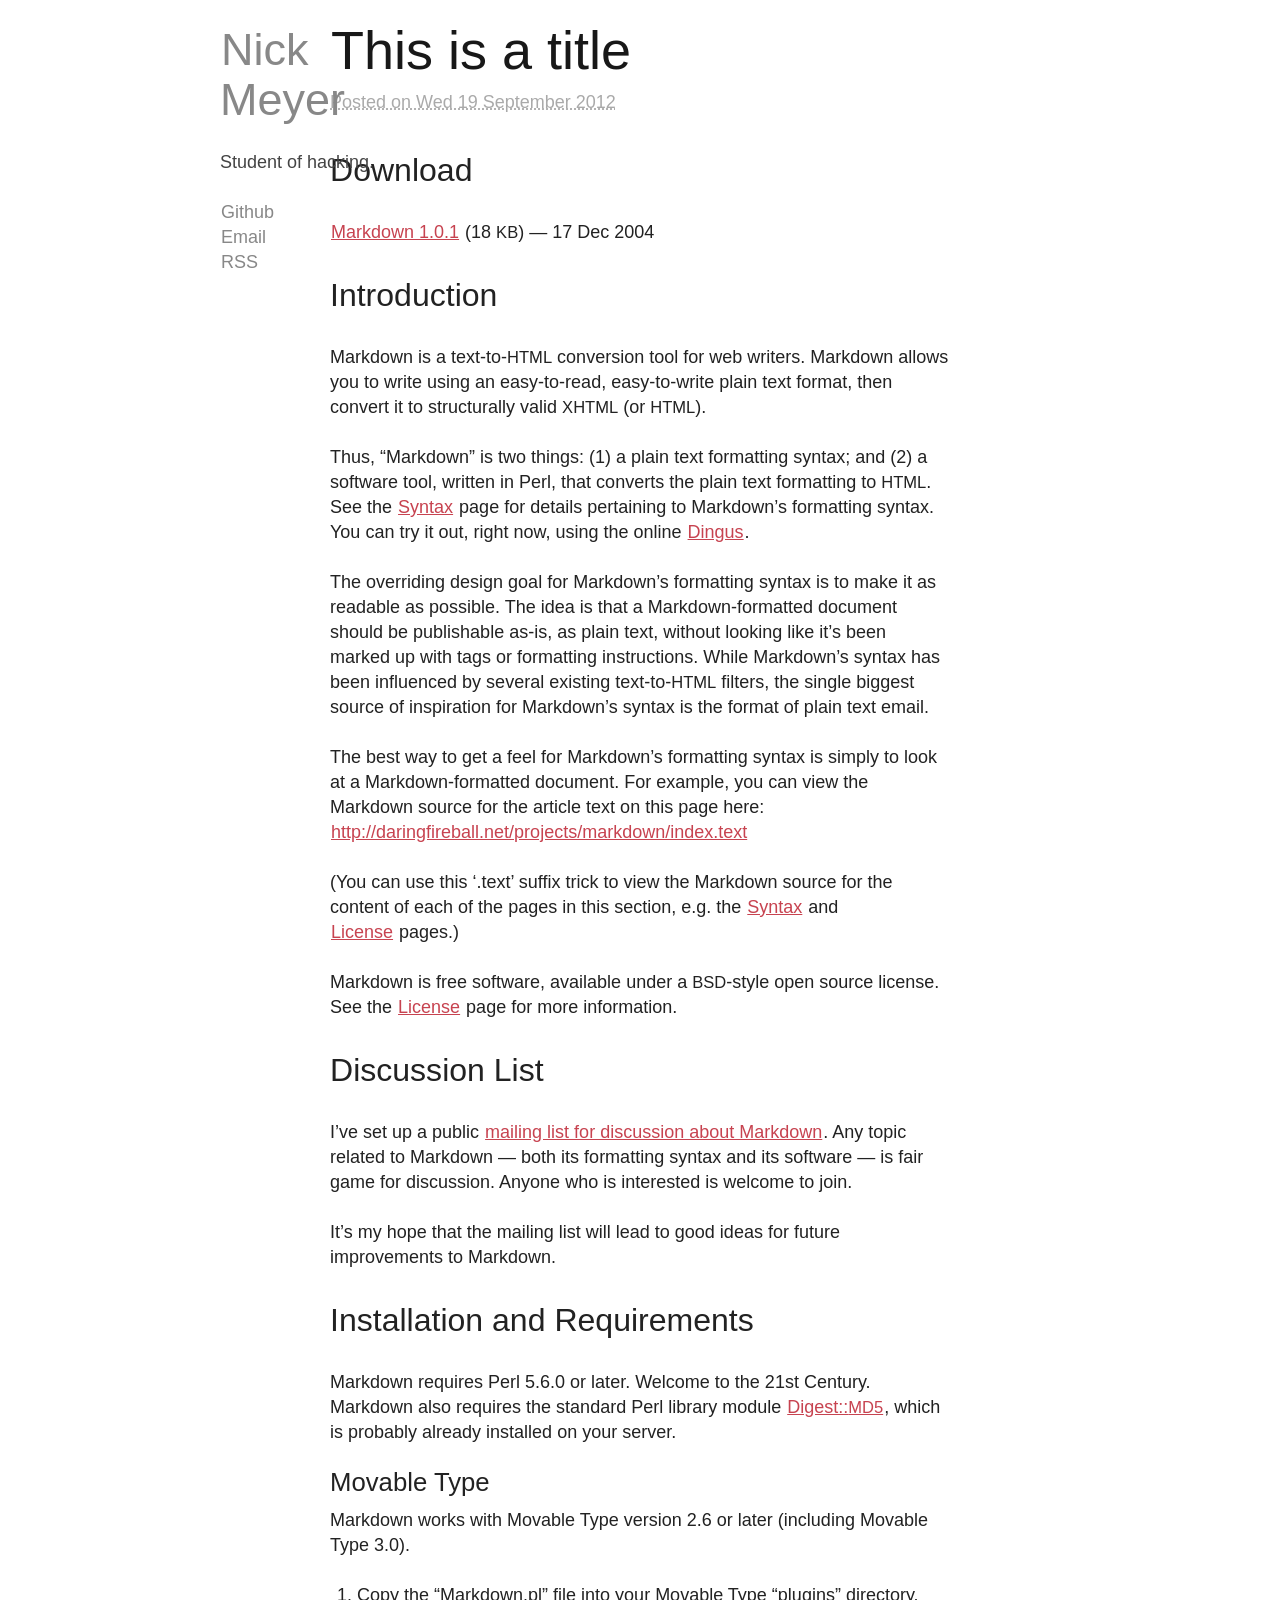
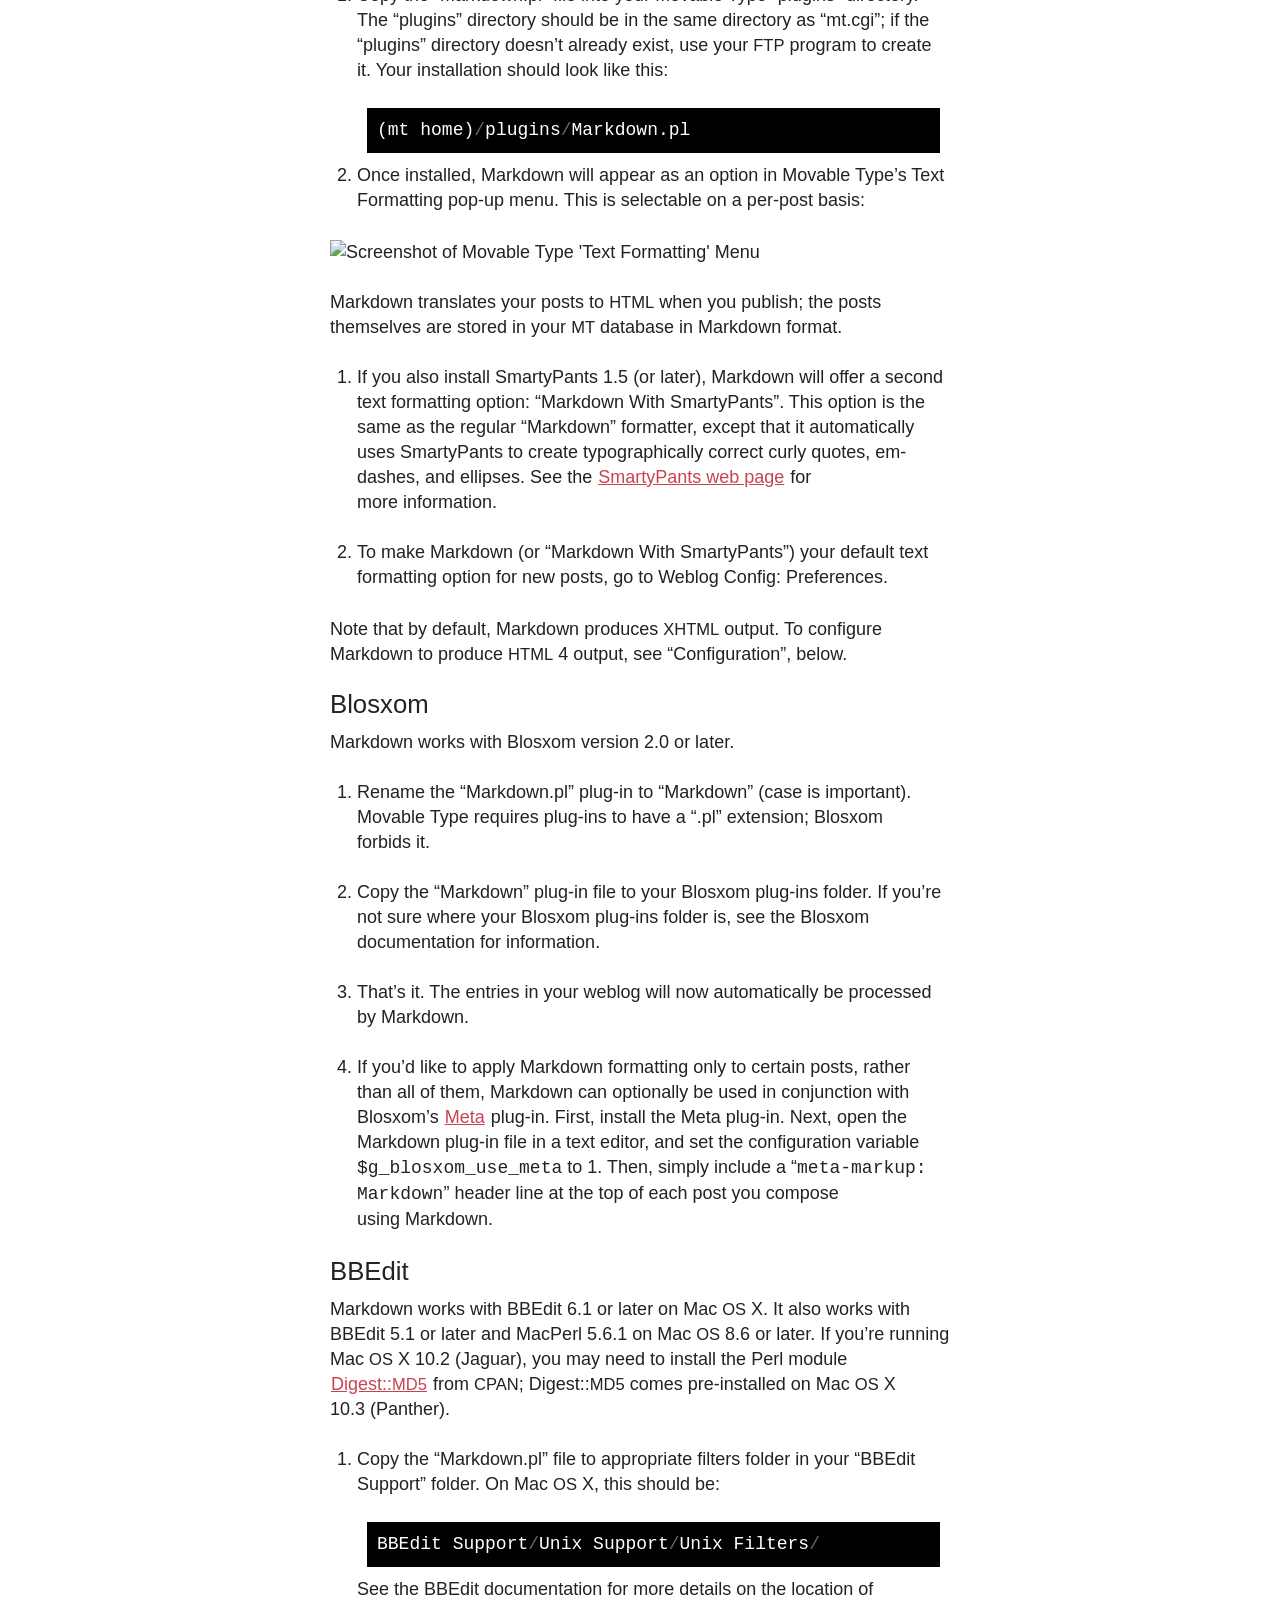
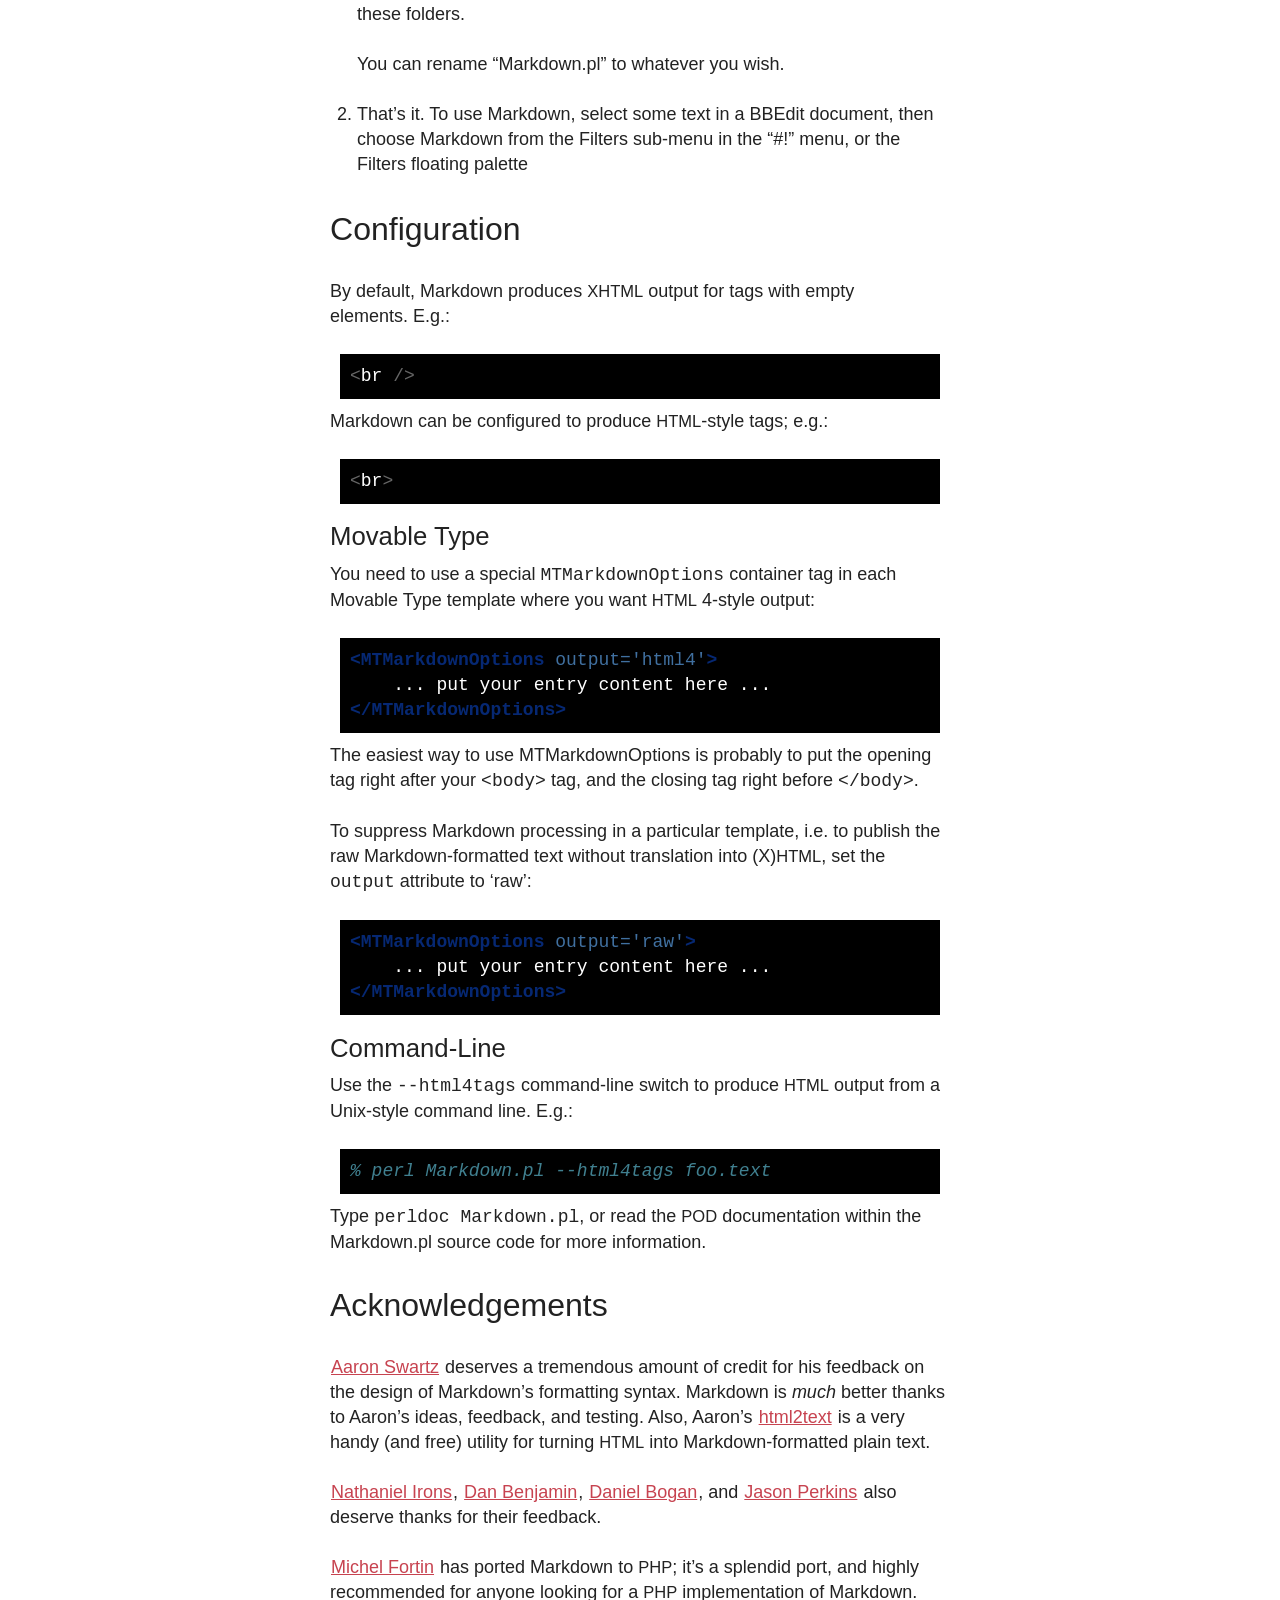
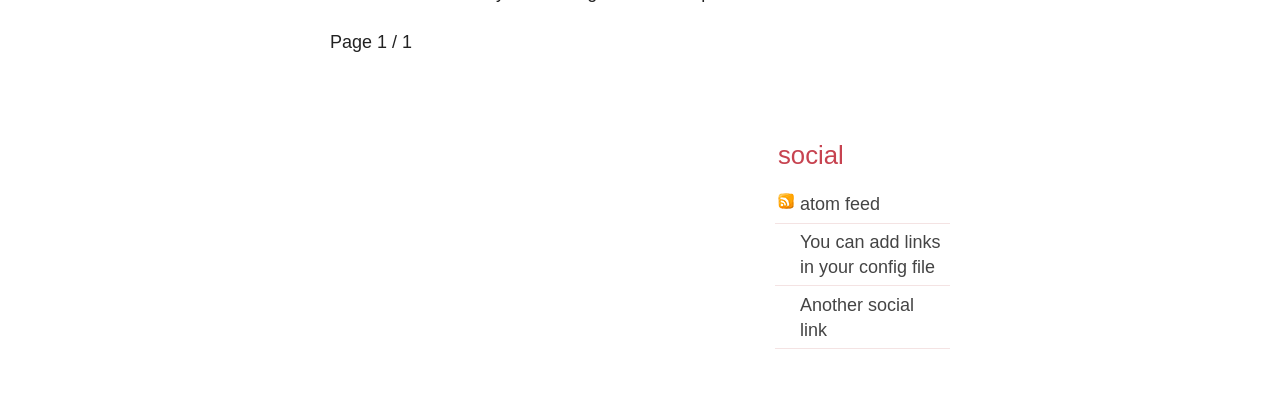
==== commit dcc5fc79: "Update documentation" ====
--- a/index.html
+++ b/index.html
@@ -40,7 +40,7 @@
         <!--</header>[> /#banner <]-->
       <div id='left-column'>
         <div id='sidebar'>
-          <h2><a href='/'>Nick Meyer</a></h2>
+          <h1><a href='/'>Nick Meyer</a></h1>
           <p>
             <h4>
               Student of hacking.
@@ -54,7 +54,7 @@
               <a href='mailto:nicholasmeyer@gmail.com'>Email</a>
             </li>
             <li>
-              <a href='mailto:nicholasmeyer@gmail.com'>RSS</a>
+              <a href='./feeds/all.atom.xml'>RSS</a>
             </li>
           </ul>
         </div>
--- a/theme/css/main.css
+++ b/theme/css/main.css
@@ -9,13 +9,13 @@
     background: #FFF;
     color: #222;
     font-size: 18px; /* Base font size: 14px */
-    font-family:  "Helvetica Neue", Helvetica, Arial, "Lucida Grande", sans-serif;
+    font-family:  "Palatino", Helvetica, Arial, "Lucida Grande", sans-serif;
     font-weight: normal;
     line-height: 25px;
     margin: 0;
     padding: 0;
     text-align: left;
-    background: transparent url("../images/subtle_dots.png") top left
+    /*background: transparent url("../images/linen.png") top left*/
 }
 
 body.rhythm{
@@ -178,12 +178,14 @@
 
   #sidebar a {
     text-decoration: none;
-    color: #811620;
+    /*color: #811620;*/
+    color: #888888;
     font-weight: 300;
   }
   #sidebar a:hover {
     background-color: transparent;
-    text-decoration: underline
+    /*text-decoration: underline;*/
+    color: #811620;
   }
 
 
@@ -392,8 +394,8 @@
 li:last-child .hentry, #content > .hentry {border: 0; margin: 0;}
 #content > .hentry {padding: 1em 0;}
 .hentry img{display : none ;}
-.entry-title {font-size: 3em; margin-bottom: 0; margin-top: 0;}
-.entry-title a:link, .entry-title a:visited {text-decoration: none; color: #333;}
+.entry-title {font-size: 3em; margin-bottom: 0; margin-top: 0; color: #181818;}
+.entry-title a:link, .entry-title a:visited {text-decoration: none; color: #181818;}
 .entry-title a:visited {background-color: #fff;}
 
 .hentry .post-info * {font-style: normal;}
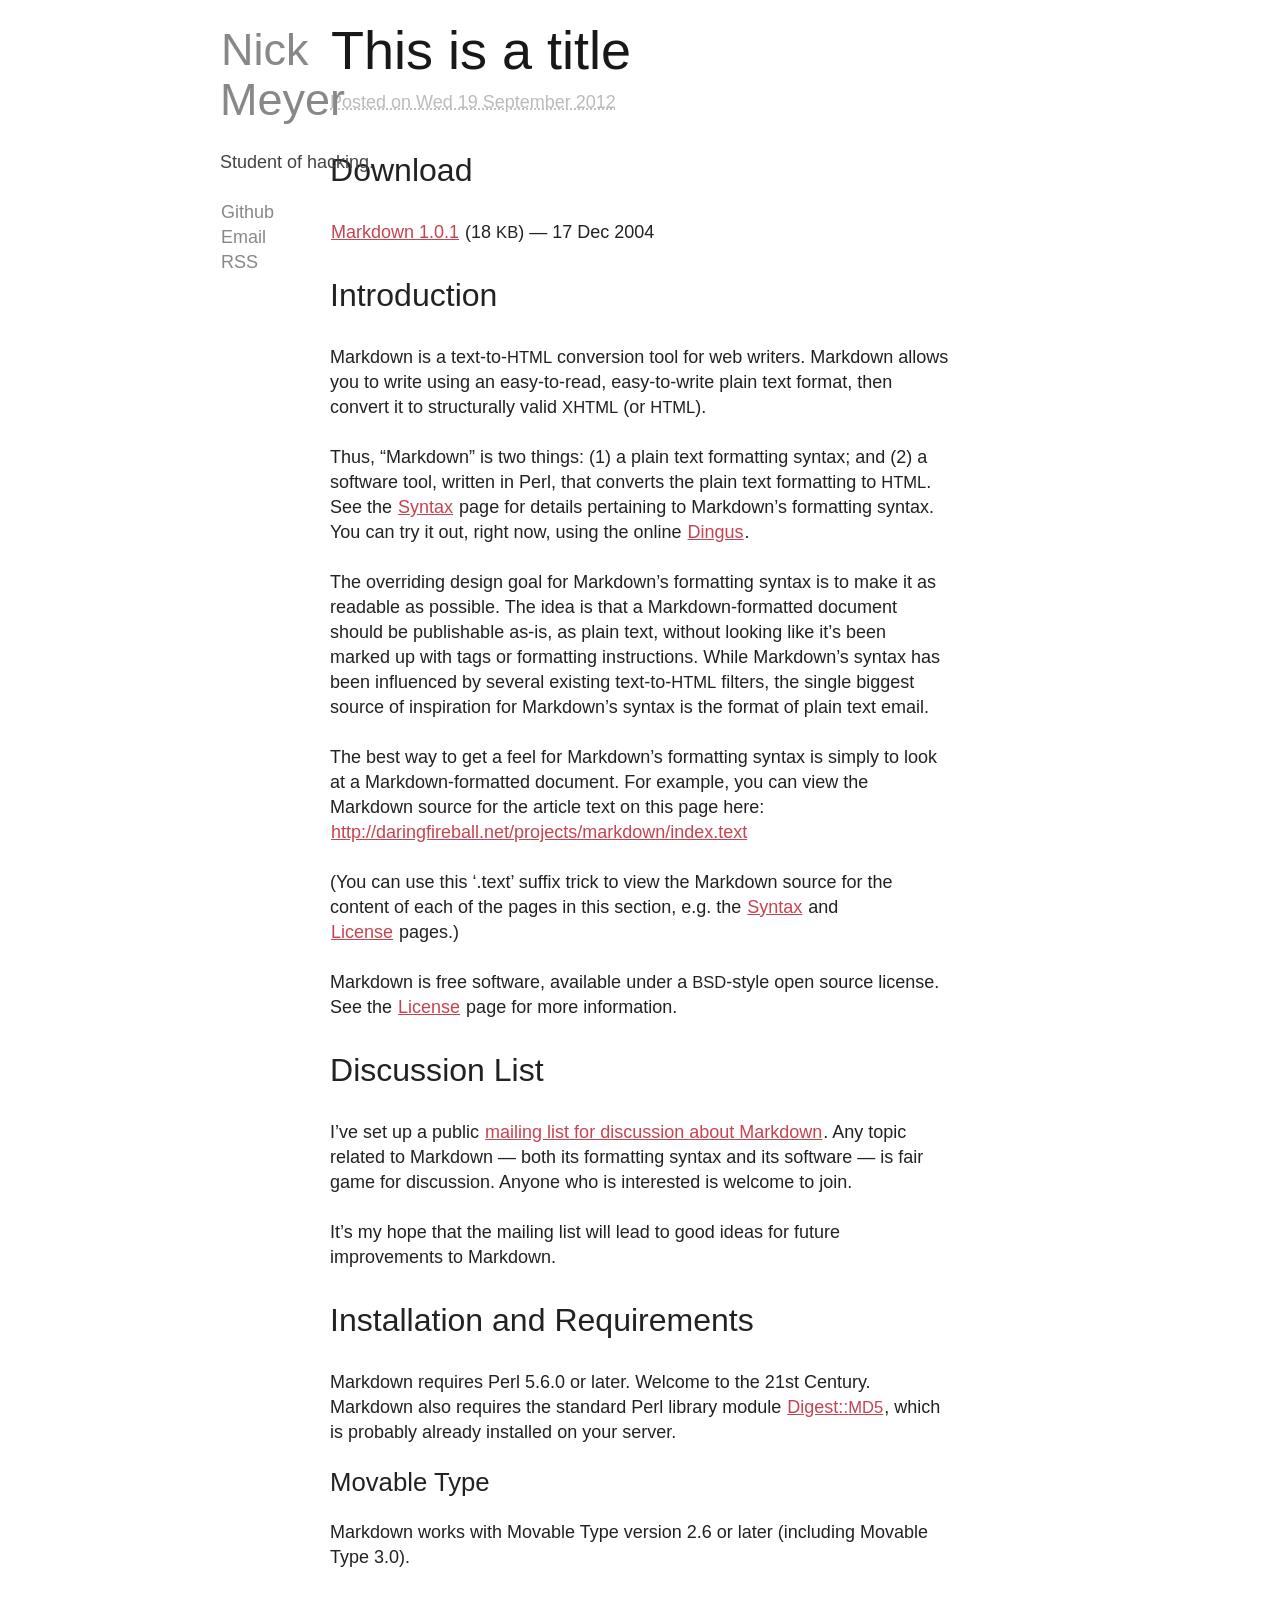
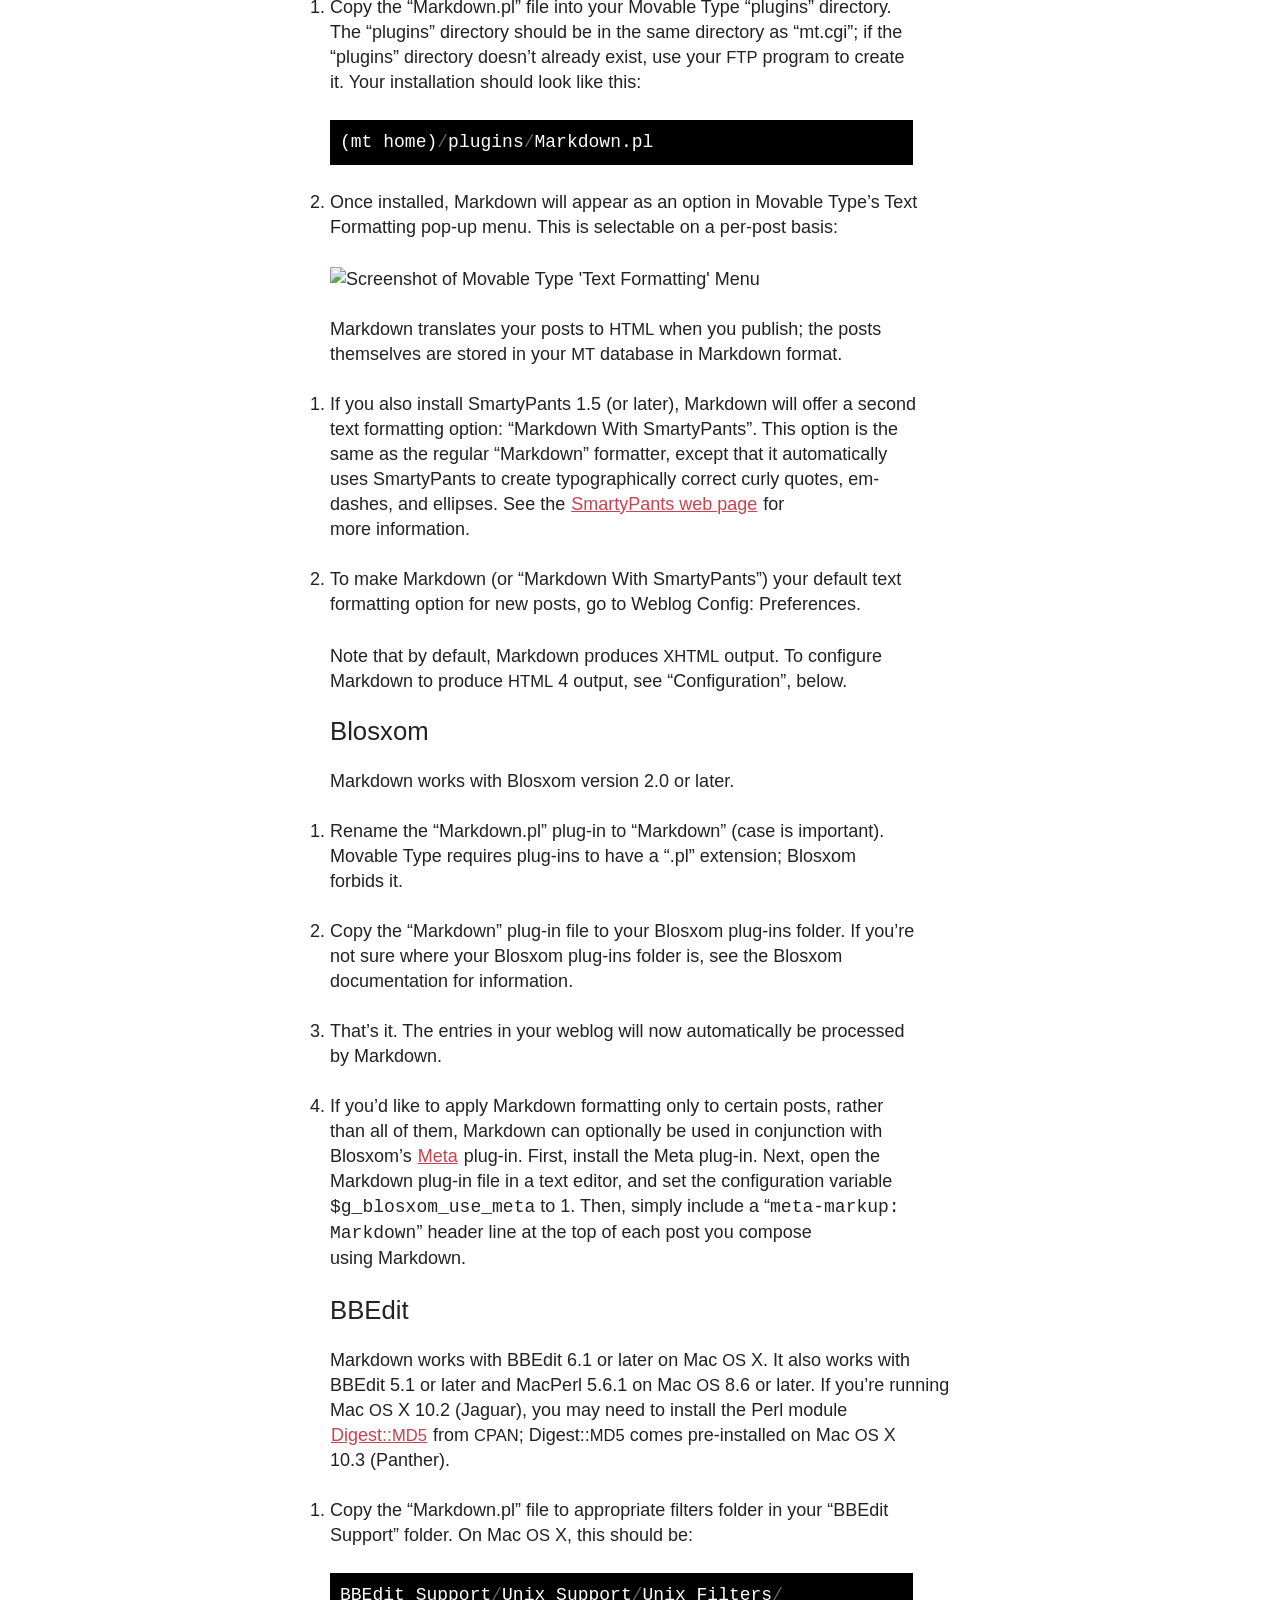
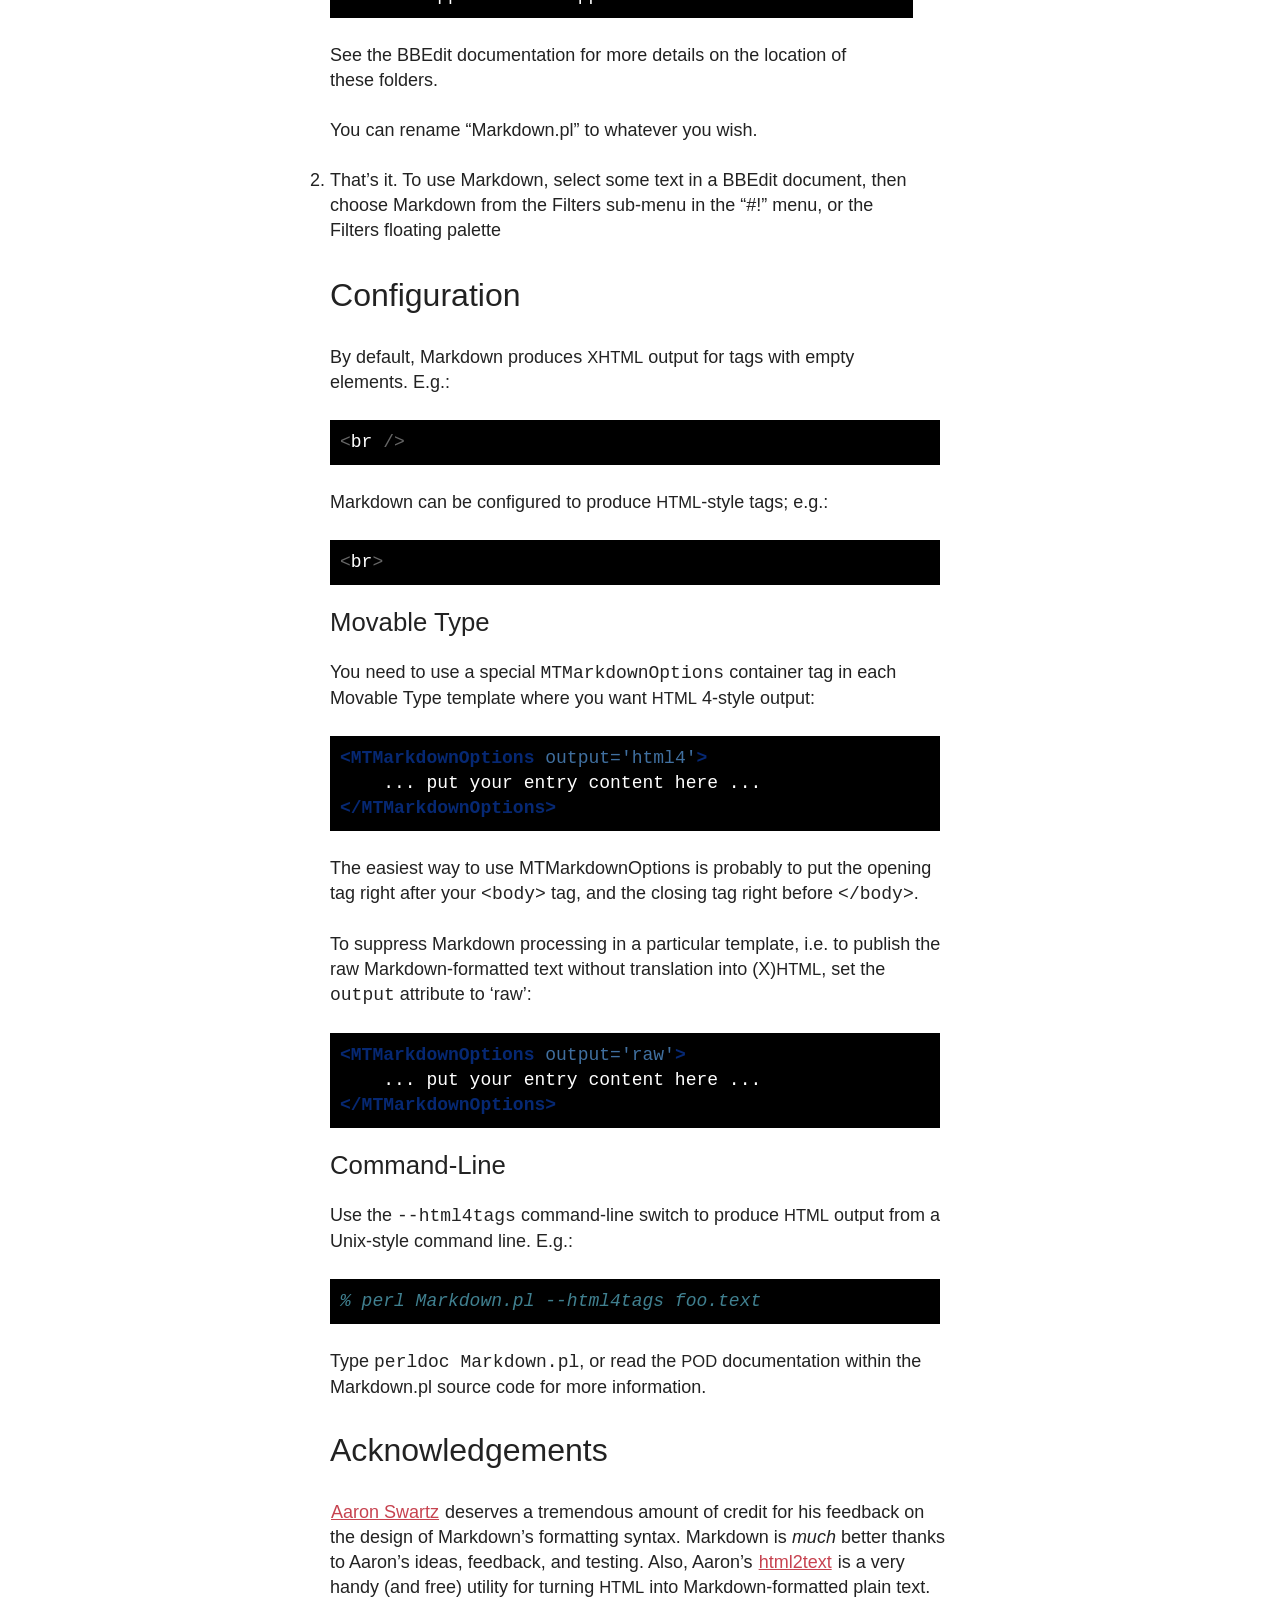
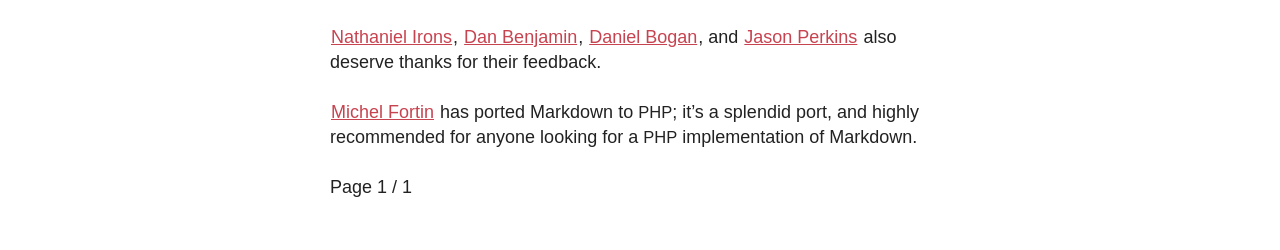
==== commit ee6329b9: "Update documentation" ====
--- a/index.html
+++ b/index.html
@@ -3,6 +3,7 @@
   <head>
     <title>Nick Meyer</title>
     <meta charset="utf-8" />
+    <meta name="viewport" content="width=device-width">
     <script type="text/javascript" src="./theme/js/jquery-1.8.1.min.js"></script>
     <script type="text/javascript" src="./theme/js/site.js"></script>
     <link rel="stylesheet" href="./theme/css/main.css" type="text/css" />
@@ -69,7 +70,7 @@
                 <article>
                     <h1 class="entry-title"><a href="./this-is-a-title.html">This is a&nbsp;title</a></h1> 
                     <footer class="post-info">
-        <abbr class="published" title="2012-09-19T16:42:02">
+        <abbr class="published" title="2012-09-19T23:36:51">
                 Posted on Wed 19 September 2012
         </abbr>
 
@@ -273,23 +274,23 @@
     
 
 
-      <section id="extras" class="body">
-        
-        <div class="social">
-          <h2>social</h2>
-          <ul>
-            <li><a href="/feeds/all.atom.xml" type="application/atom+xml" rel="alternate">atom feed</a></li>
-            
-
-            
-            <li><a href="#">You can add links in your config file</a></li>
-            
-            <li><a href="#">Another social link</a></li>
-            
-          </ul>
-        </div><!-- /.social -->
-        
-      </section><!-- /#extras -->
+      <!--<section id="extras" class="body">-->
+        <!---->
+        <!--<div class="social">-->
+          <!--<h2>social</h2>-->
+          <!--<ul>-->
+            <!--<li><a href="/feeds/all.atom.xml" type="application/atom+xml" rel="alternate">atom feed</a></li>-->
+            <!---->
+
+            <!---->
+            <!--<li><a href="#">You can add links in your config file</a></li>-->
+            <!---->
+            <!--<li><a href="#">Another social link</a></li>-->
+            <!---->
+          <!--</ul>-->
+        <!--</div>[> /.social <]-->
+        <!---->
+      <!--</section>[> /#extras <]-->
 
       <!--<footer id="contentinfo" class="body">-->
         <!--<address id="about" class="vcard body">-->
--- a/theme/css/main.css
+++ b/theme/css/main.css
@@ -79,13 +79,16 @@
 
 ol {
 	list-style: outside decimal;
-	margin: 1em 0 1.5em 1.5em;
+	margin: 1em 0 1.5em;
+  padding-left: 1.5em;
+  position: relative;
+  left: -1.5em;
 }
 
 .post-info {
     margin:10px 0;
     padding:5px 0;
-    color: #aaa
+    color: #bbb
 }
 
 .post-info p{
@@ -98,7 +101,7 @@
 dt {font-weight: bold;}
 dd {margin-left: 1.5em;}
 
-pre{background-color: #000; padding: 10px; color: #fff; margin: 10px; overflow: auto;}
+pre{background-color: #000; padding: 10px; color: #fff; margin: 25px 10px 25px 0; overflow: auto;}
 
 /* Quotes */
 blockquote {
@@ -263,7 +266,7 @@
 	Featured
 *****************/
 #featured {
-	overflow: hidden;
+	/*overflow: hidden;*/
 	width: 620px;
 	
 	border-radius: 10px;
@@ -280,7 +283,7 @@
 #featured figure img {display: block; float: right;}
 
 /*#featured h2 {color: #C74451; font-size: 1.714em; margin-bottom: 0.333em;}*/
-#featured h3 {font-size: 1.429em; margin-bottom: .5em;}
+#featured h3 {font-size: 1.429em;}
 
 #featured h3 a:link, #featured h3 a:visited {color: #000305; text-decoration: none;}
 #featured h3 a:hover, #featured h3 a:active {color: #fff;}
@@ -290,7 +293,7 @@
 *****************/
 #content {
 	margin-bottom: 2em;
-	overflow: hidden;
+	/*overflow: hidden;*/
 	width: 620px;
 	
 	border-radius: 10px;
@@ -447,6 +450,7 @@
 		font-style: normal;
 		margin: 0;
 		padding: 15px 20px;
+    text-indent: -0.5em;
 		
 		border-radius: 5px;
 		-moz-border-radius: 5px;
@@ -469,9 +473,9 @@
 	#add-comment input[type='submit'] {float: right; margin: 0 .5em;}
 	#add-comment * {margin-bottom: .5em;}
 
-@media all and (max-width:1100px){
+@media all and (max-width:1100px) and (min-width: 860px){
   #left-column{
-    margin-left: 0;
+    margin-left: 20px;
   }
   #container{
     margin: 0;
@@ -482,3 +486,26 @@
   }
 }
 
+@media all and (max-width: 860px){
+  #container{
+    width: 100%;
+  }
+  .body, #featured, #container{
+    width: auto;
+    left: 0;
+    padding: 20px;
+  }
+  #sidebar{
+    display: none;
+  }
+  pre{
+    white-space: normal;
+  }
+  article{
+    word-break: break-all;
+  }
+  img{
+    width: 100%;
+  }
+}
+
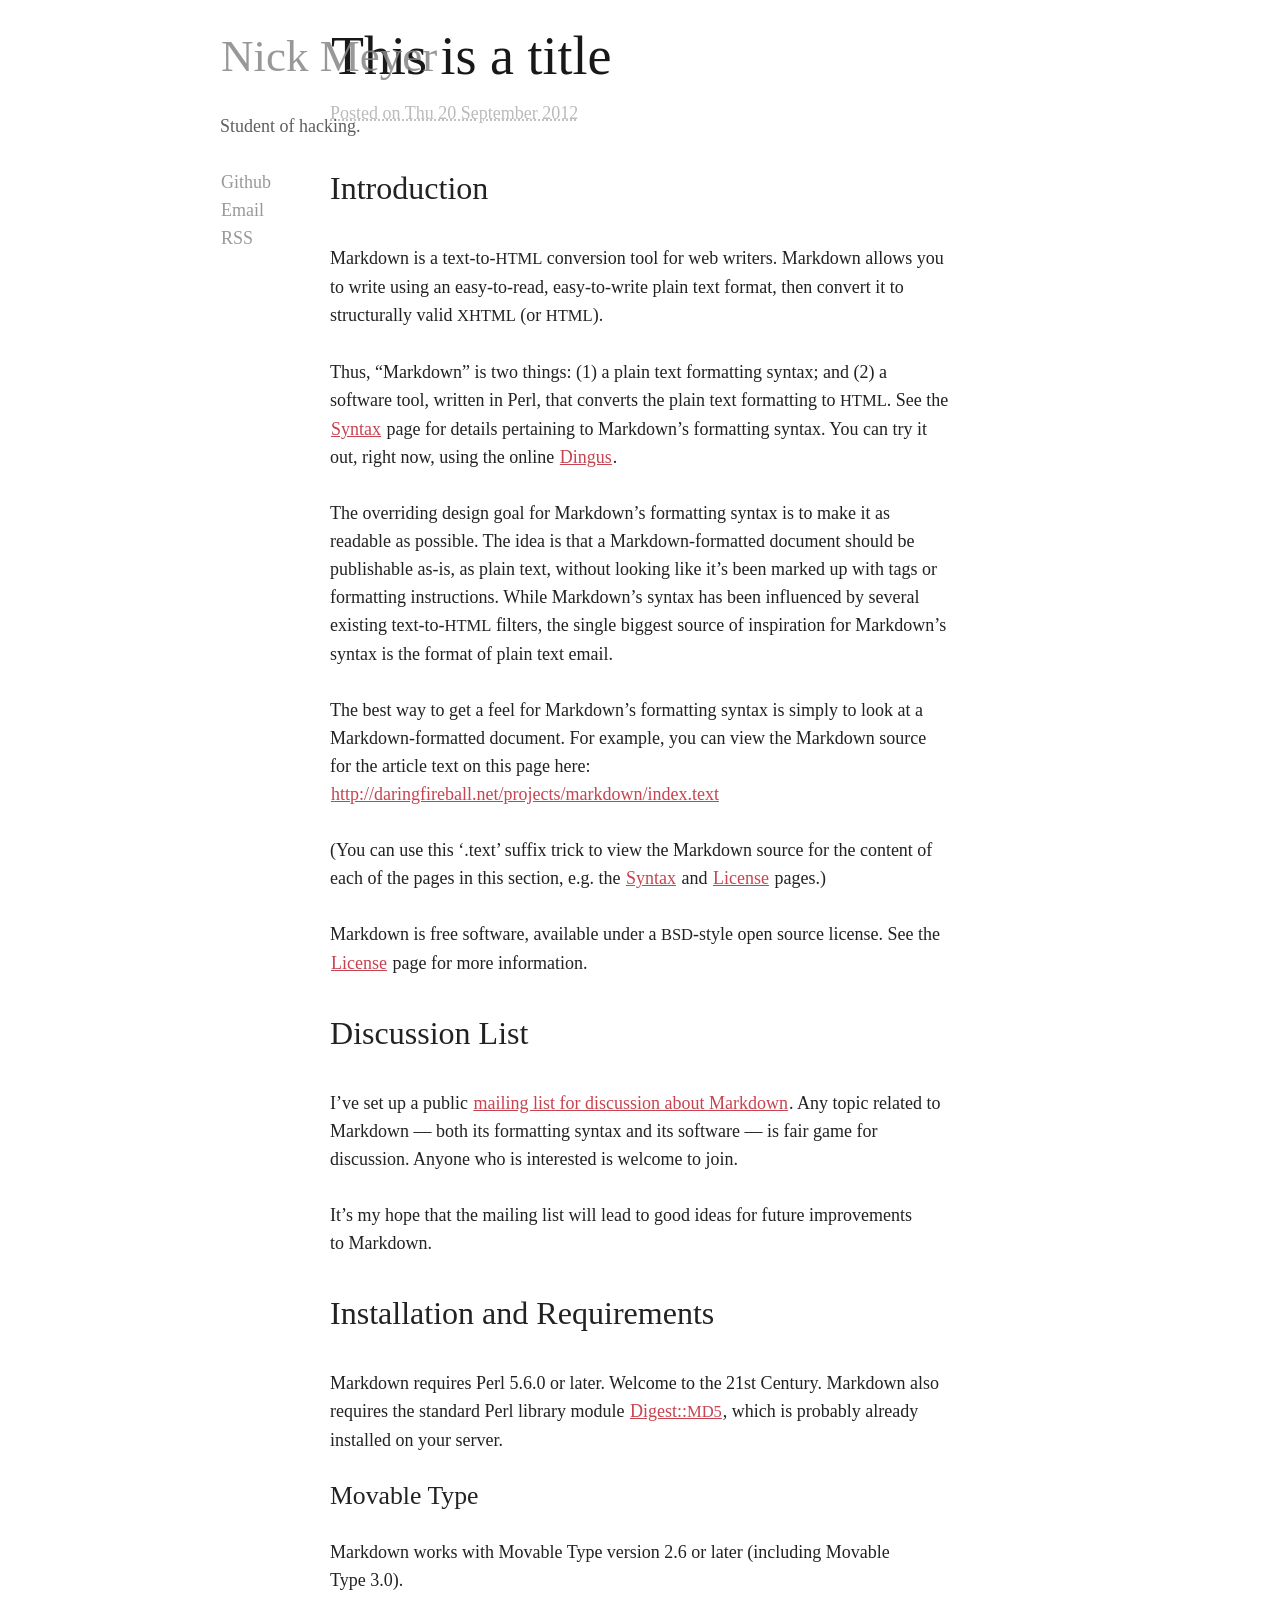
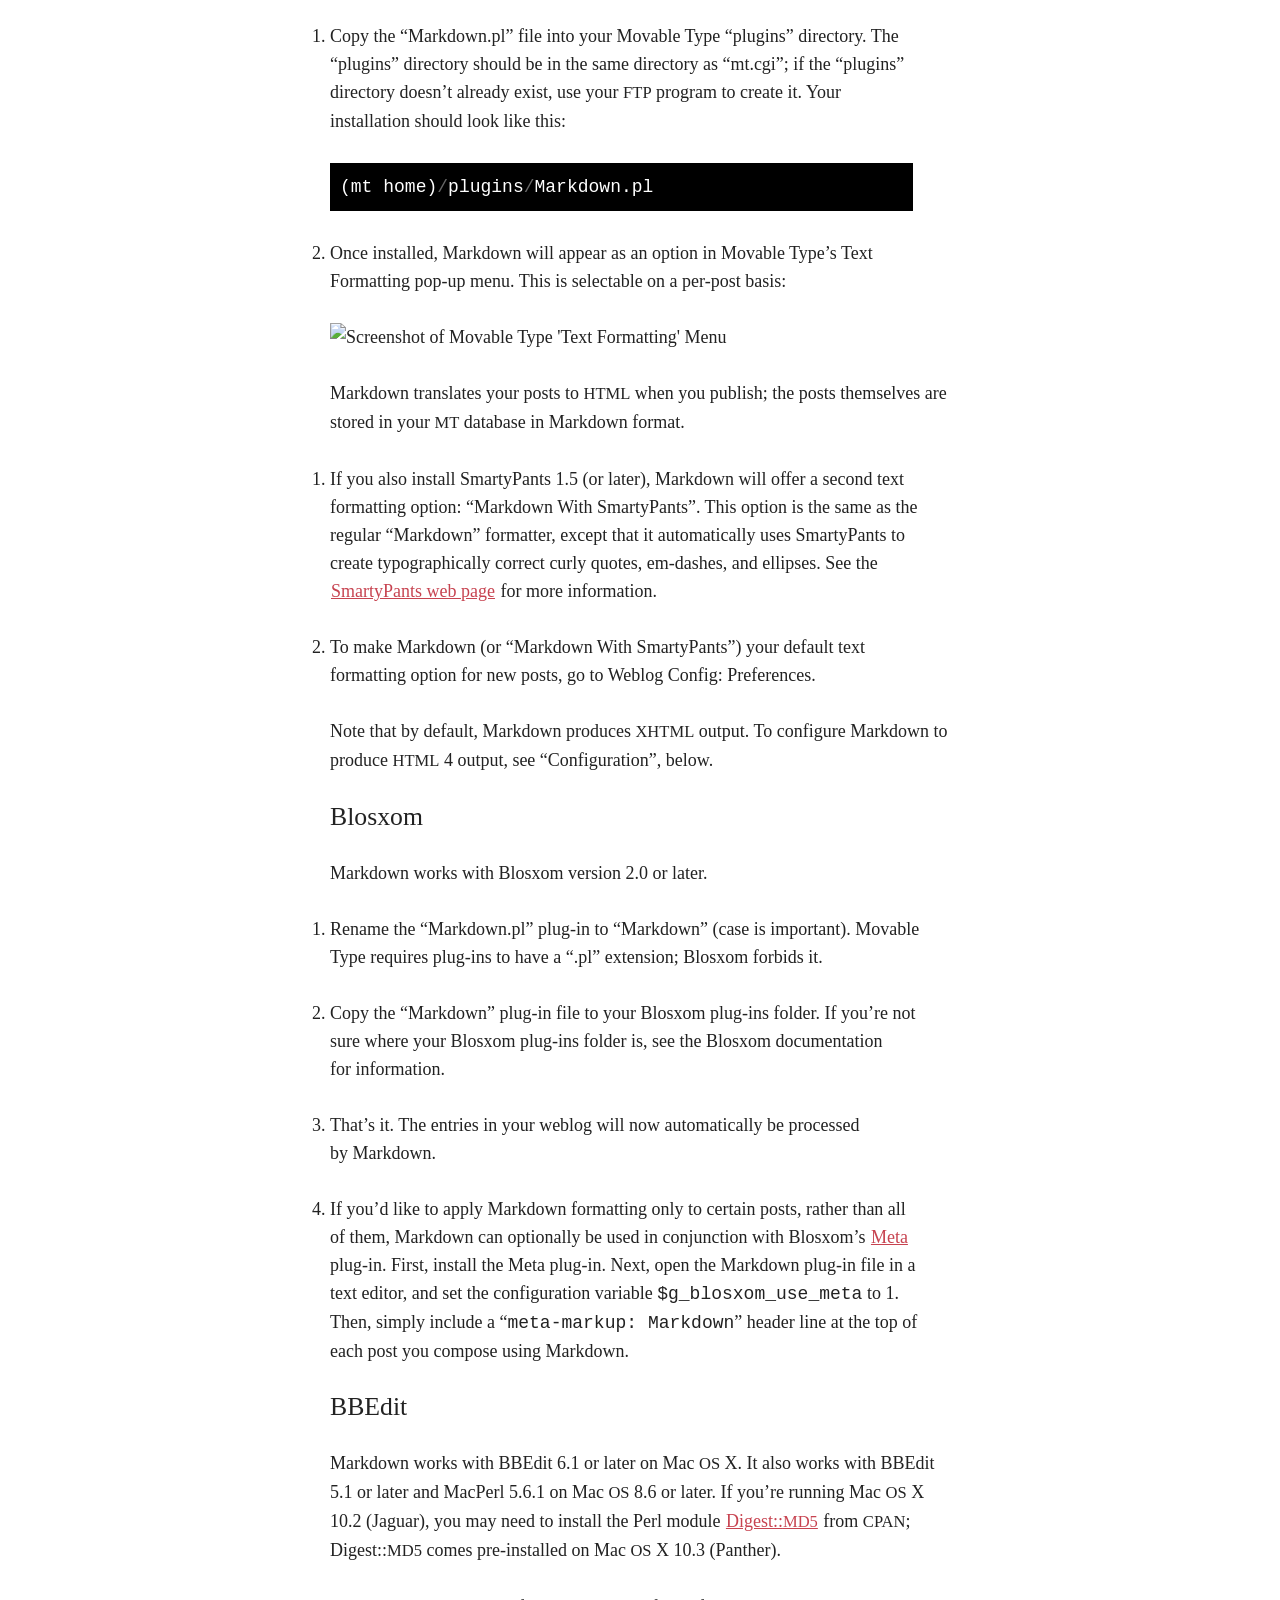
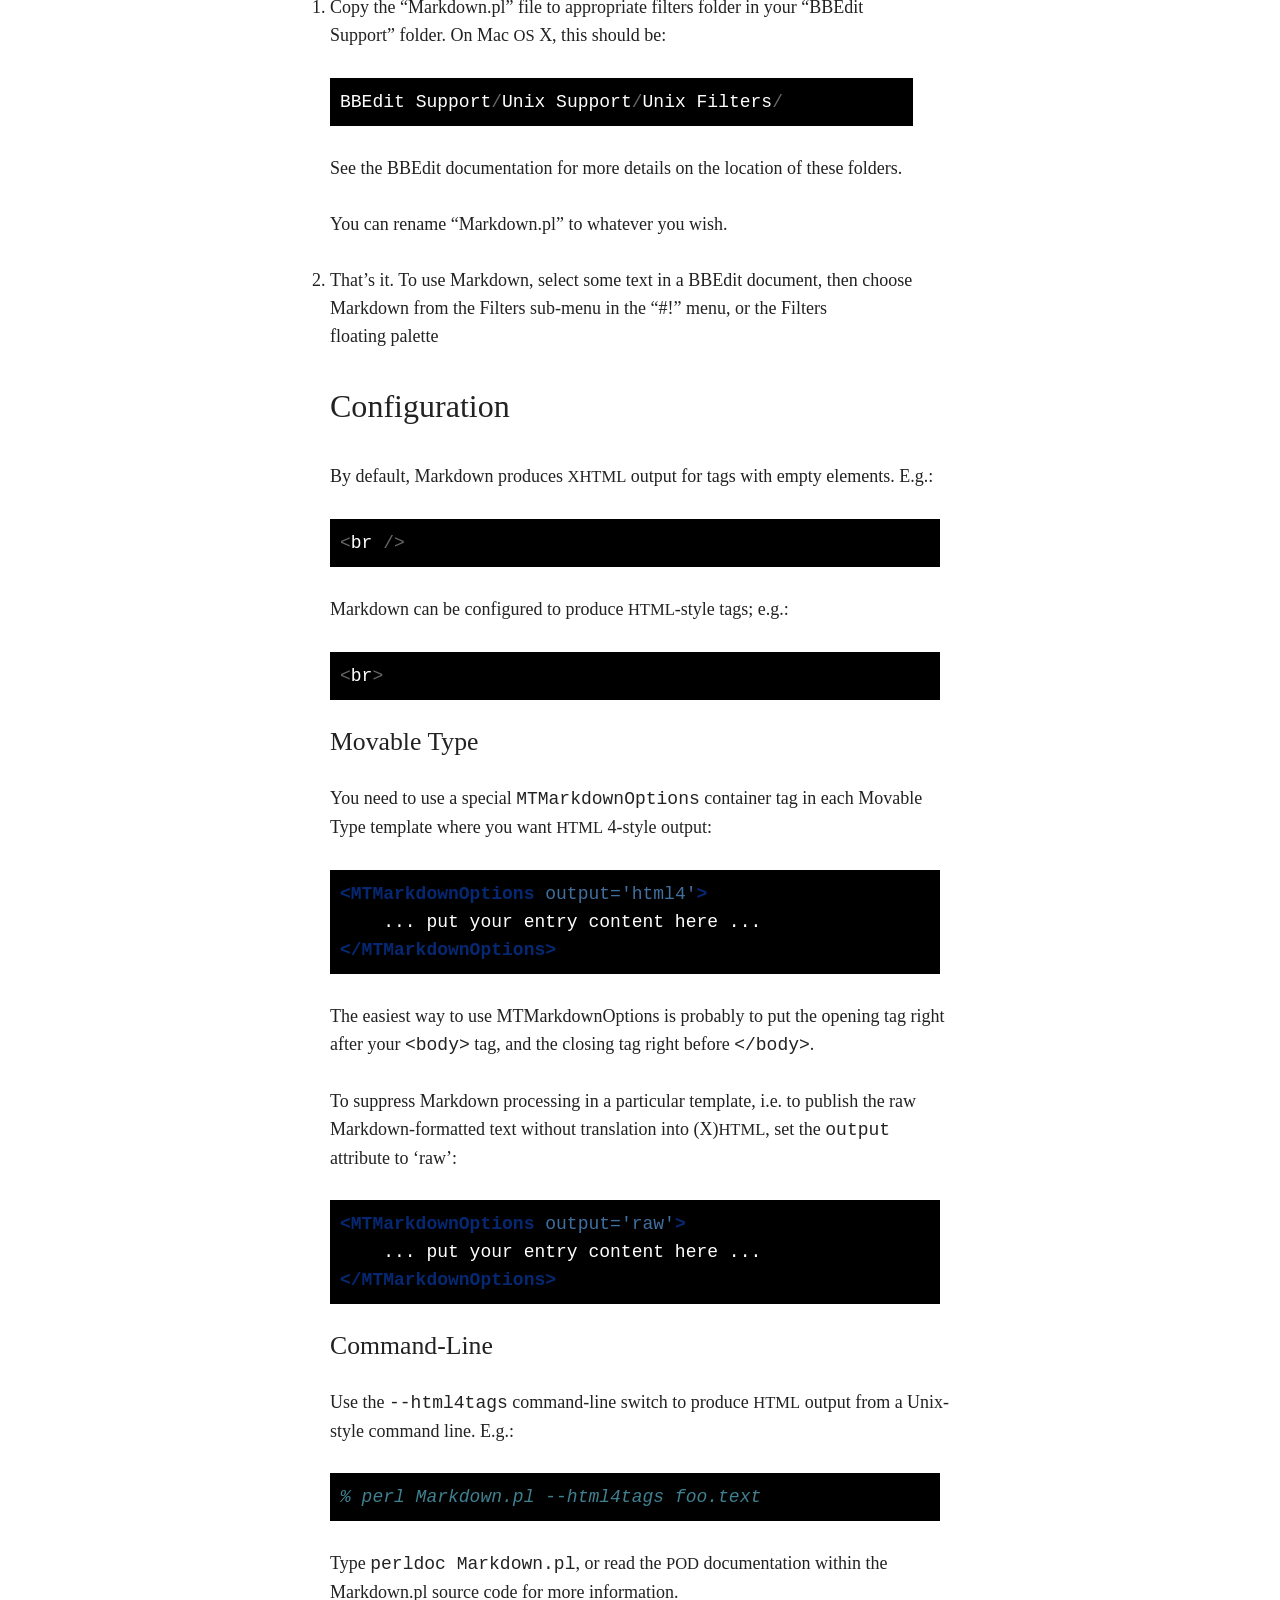
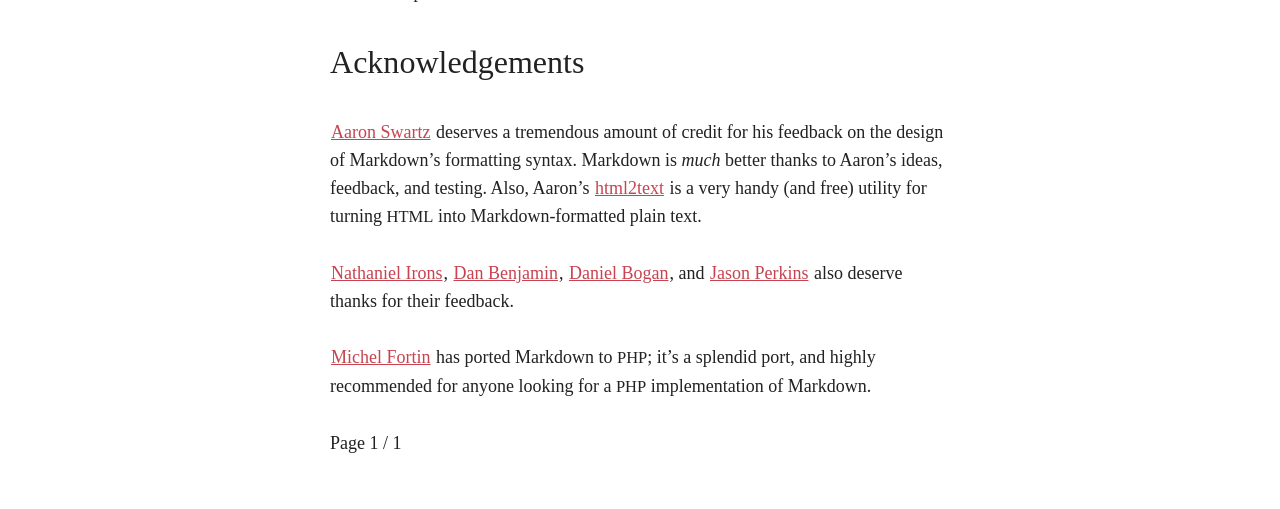
==== commit 780e7e89: "Update documentation" ====
--- a/index.html
+++ b/index.html
@@ -70,15 +70,13 @@
                 <article>
                     <h1 class="entry-title"><a href="./this-is-a-title.html">This is a&nbsp;title</a></h1> 
                     <footer class="post-info">
-        <abbr class="published" title="2012-09-19T23:36:51">
-                Posted on Wed 19 September 2012
+        <abbr class="published" title="2012-09-20T01:19:19">
+                Posted on Thu 20 September 2012
         </abbr>
 
 
 
-</footer><!-- /.post-info --><h2>Download</h2>
-<p><a href="http://daringfireball.net/projects/downloads/Markdown_1.0.1.zip">Markdown 1.0.1</a> (18 <span class="caps">KB</span>) &#8212; 17 Dec&nbsp;2004</p>
-<h2>Introduction</h2>
+</footer><!-- /.post-info --><h2>Introduction</h2>
 <p>Markdown is a text-to-<span class="caps">HTML</span> conversion tool for web writers. Markdown
 allows you to write using an easy-to-read, easy-to-write plain text
 format, then convert it to structurally valid <span class="caps">XHTML</span> (or&nbsp;<span class="caps">HTML</span>).</p>
--- a/theme/css/main.css
+++ b/theme/css/main.css
@@ -9,9 +9,9 @@
     background: #FFF;
     color: #222;
     font-size: 18px; /* Base font size: 14px */
-    font-family:  "Palatino", Helvetica, Arial, "Lucida Grande", sans-serif;
+    font-family: ‘Palatino Linotype’, ‘Book Antiqua’, Palatino, serif;
     font-weight: normal;
-    line-height: 25px;
+    line-height: 28px;
     margin: 0;
     padding: 0;
     text-align: left;
@@ -29,17 +29,17 @@
 h4 {font-size: 100%}
 
 h1, h2 {
-  line-height: 50px
+  line-height: 56px
 }
 h3 {
-  line-height: 25px
+  line-height: 28px
 }
 h4 {
   color: #444;
 }
 
 h1, h2, h3, h4, h5, h6 {
-	margin: 25px 0;
+	margin: 28px 0;
   font-weight: normal;
 }
 
@@ -66,7 +66,7 @@
 }
 	
 /* Paragraphs */
-p {margin-bottom: 25px;}
+p {margin-bottom: 28px;}
 
 strong, b {font-weight: bold;}
 em, i {font-style: italic;}
@@ -101,7 +101,7 @@
 dt {font-weight: bold;}
 dd {margin-left: 1.5em;}
 
-pre{background-color: #000; padding: 10px; color: #fff; margin: 25px 10px 25px 0; overflow: auto;}
+pre{background-color: #000; padding: 10px; color: #fff; margin: 28px 10px 28px 0; overflow: auto;}
 
 /* Quotes */
 blockquote {
@@ -144,7 +144,7 @@
 }
 
 /***** Layout *****/
-.body {clear: both; margin: 25px auto; width: 800px; float: right;}
+.body {clear: both; margin: 28px auto; width: 800px; float: right;}
 img.right, figure.right {float: right; margin: 0 0 2em 2em;}
 img.left, figure.left {float: left; margin: 0 2em 2em 0;}
 #container{
@@ -490,10 +490,11 @@
   #container{
     width: 100%;
   }
-  .body, #featured, #container{
+  .body, #featured{
     width: auto;
     left: 0;
     padding: 20px;
+    float: left
   }
   #sidebar{
     display: none;
